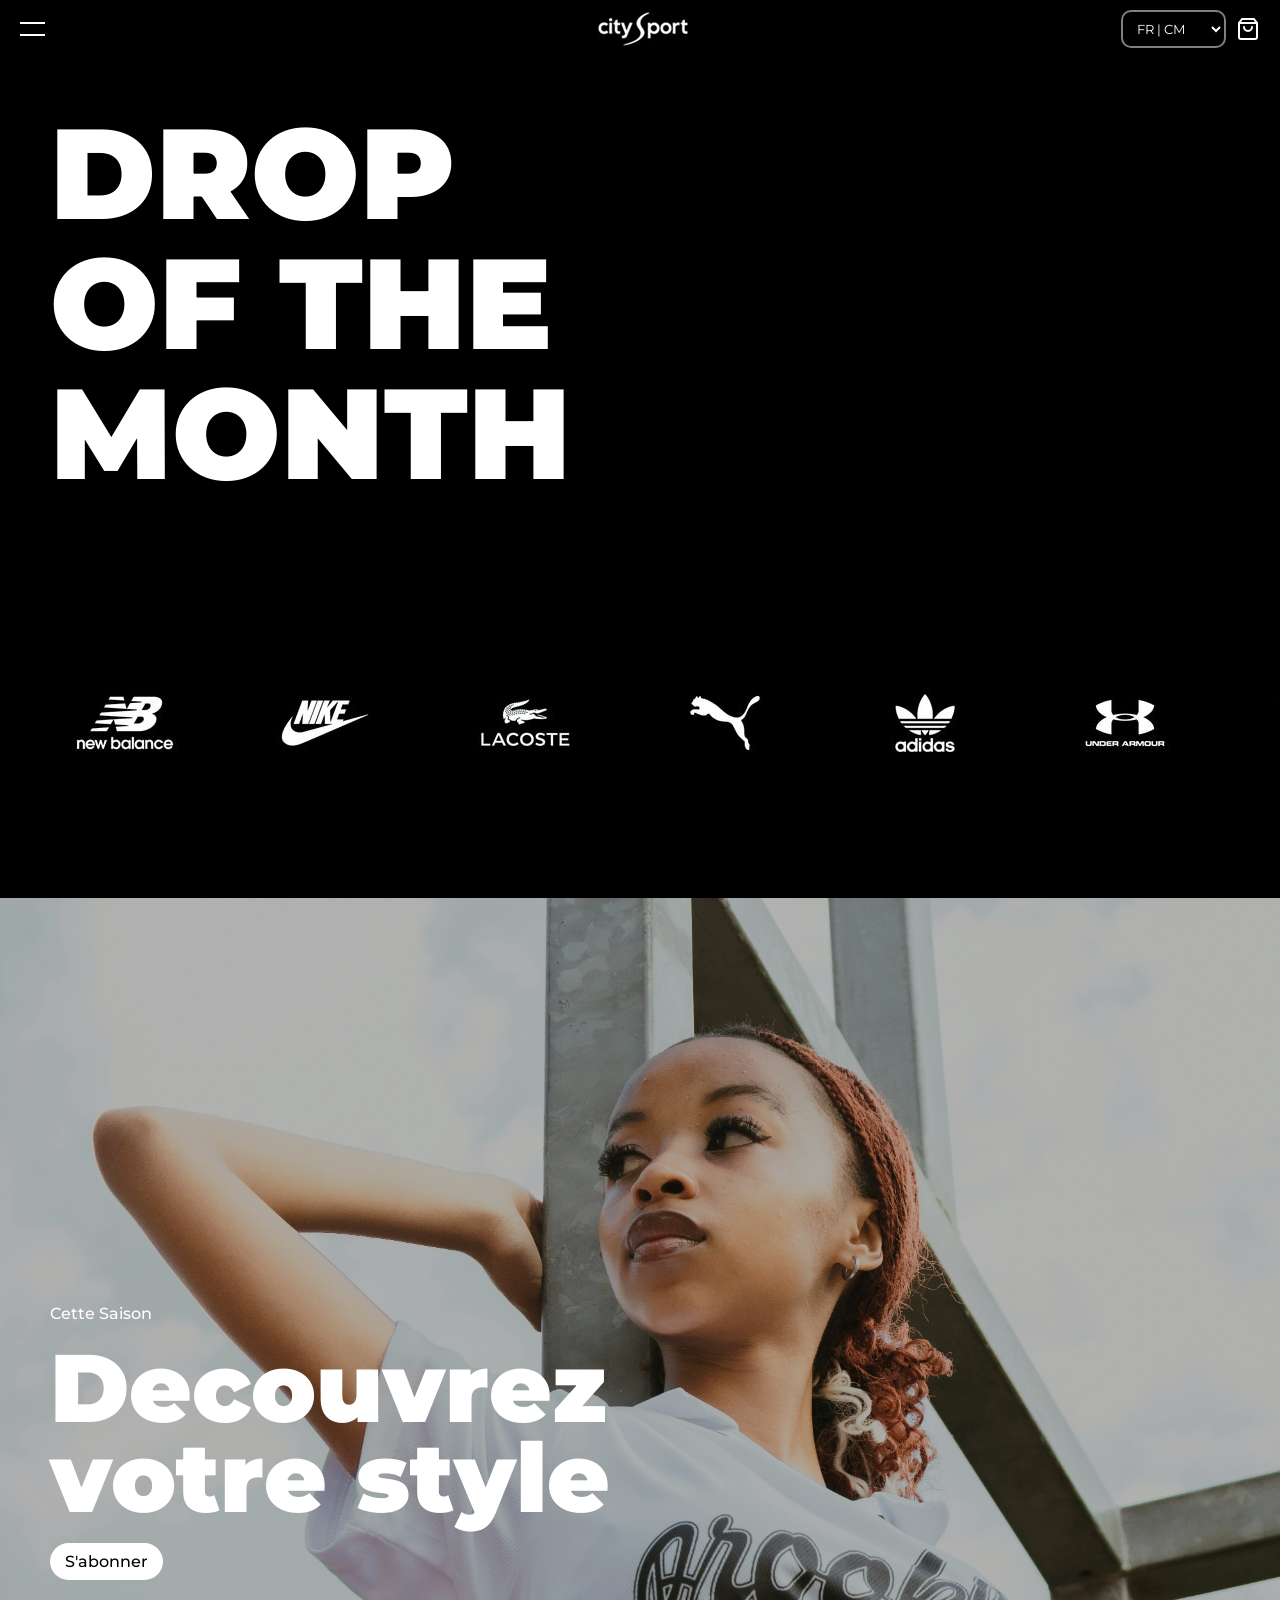
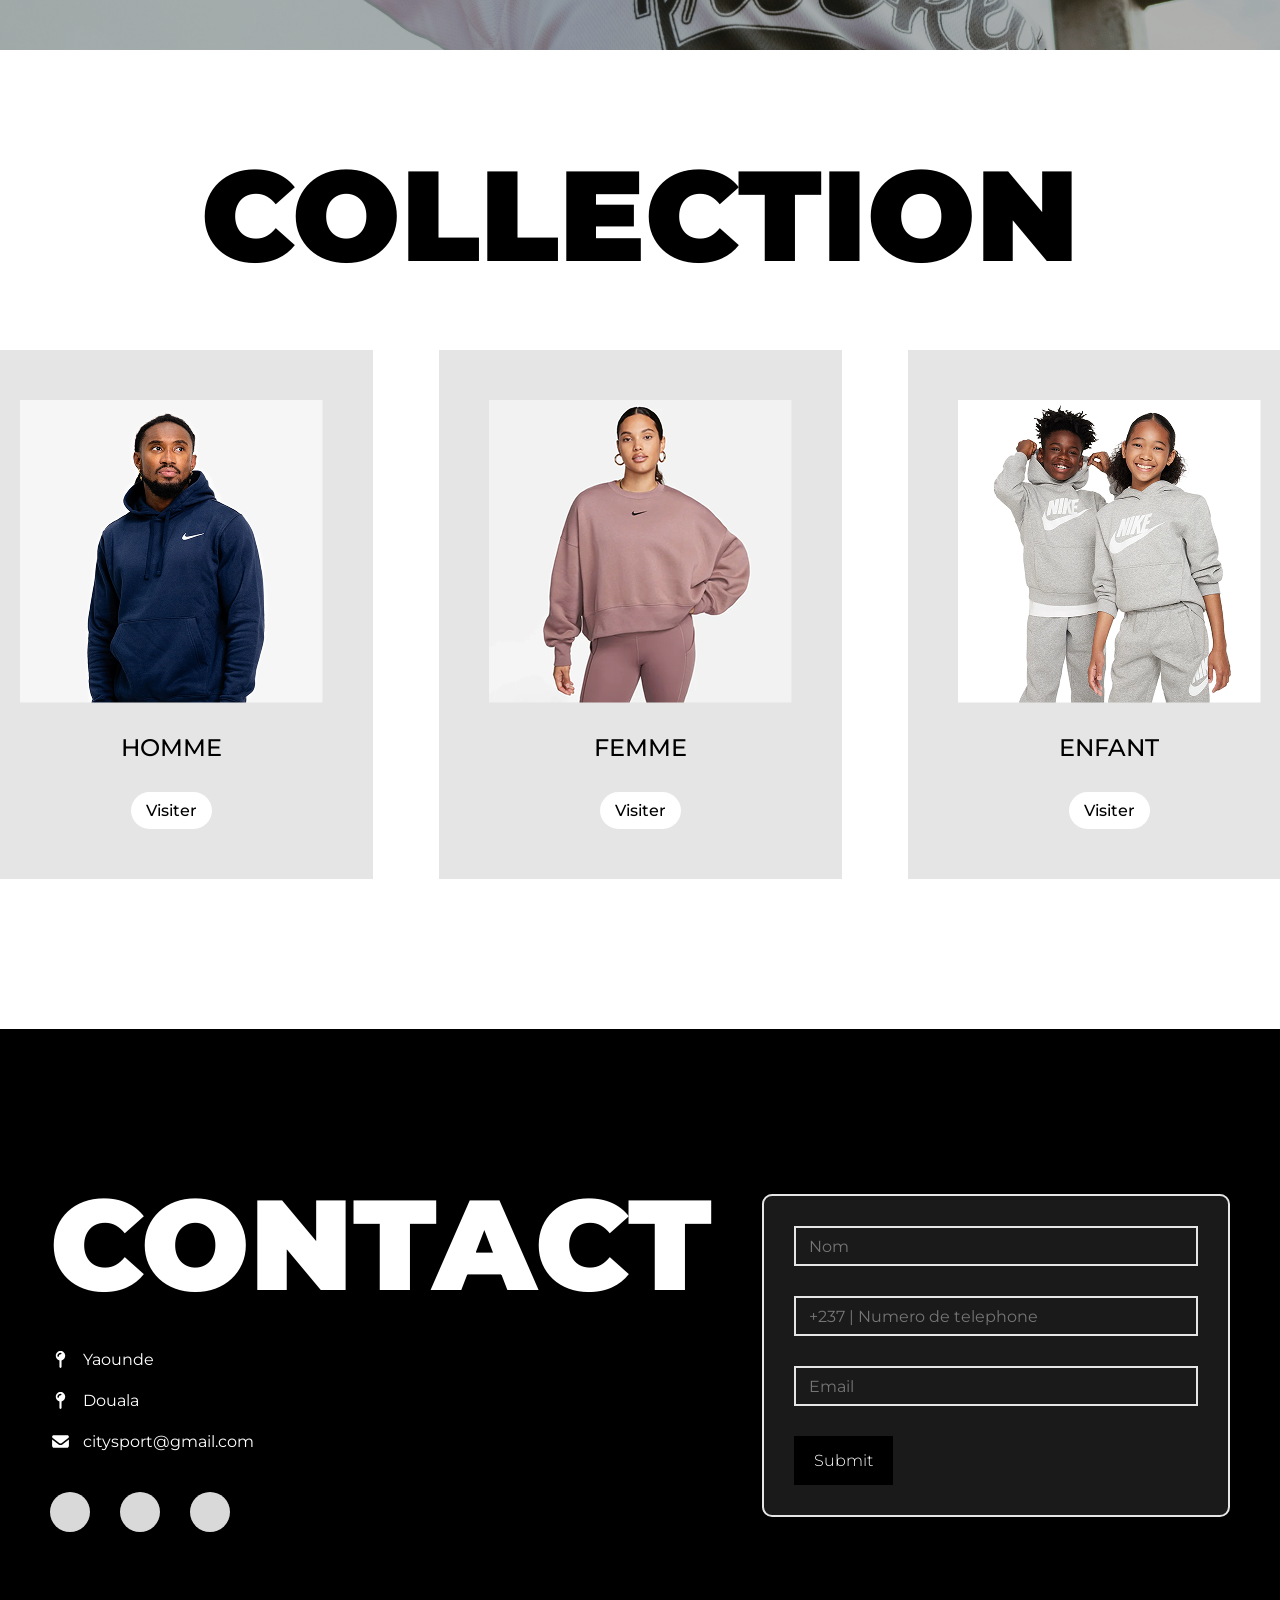
==== index.html @ 7ea92035 "citysport v1" ====
<!DOCTYPE html>
<html lang="en">

<head>
  <meta charset="UTF-8">
  <meta name="viewport" content="width=device-width, initial-scale=1.0">
  <link rel="preconnect" href="https://fonts.googleapis.com">
  <link rel="preconnect" href="https://fonts.gstatic.com" crossorigin>
  <link
    href="https://fonts.googleapis.com/css2?family=BBH+Bartle&family=Bricolage+Grotesque:opsz,wght@12..96,200..800&family=Host+Grotesk:ital,wght@0,300..800;1,300..800&family=Instrument+Sans:ital,wght@0,400..700;1,400..700&family=Inter:ital,opsz,wght@0,14..32,100..900;1,14..32,100..900&family=Montserrat:ital,wght@0,100..900;1,100..900&family=Poppins:ital,wght@0,100;0,200;0,300;0,400;0,500;0,600;0,700;0,800;0,900;1,100;1,200;1,300;1,400;1,500;1,600;1,700;1,800;1,900&family=Raleway:ital,wght@0,100..900;1,100..900&family=Roboto+Flex:opsz,wght,XOPQ,XTRA,YOPQ,YTDE,YTFI,YTLC,YTUC@8..144,100..1000,96,468,79,-203,738,514,712&family=Roboto+Mono:ital,wght@0,100..700;1,100..700&family=Space+Grotesk:wght@300..700&display=swap"
    rel="stylesheet">
  <link rel="stylesheet" href="style.css">
  <title>CitySport HOME</title>
</head>

<body>
  <header>
    <div class="menu">
      <hr class="line-1">
      <hr class="line-2">
    </div>

    <img src="./logo.png" class="citysport-logo">

    <div class="lang-cart">
      <select>
        <option value="french">FR | CM</option>
        <option value="english">ENG | CM</option>
      </select>
      <img src="./shopping-bag (1).svg">
    </div>
  </header>

  <section class="section-1">
    <div>
      <h1>
        DROP <br> OF THE <br> MONTH
      </h1>

      <div class="container">

      </div>
    </div>

    <div class="carousel">
      <!-- the top group handles the overflow while the inner group handles the animation -->
      <div class="logos">
        <img src="./new_balance.jpg">
        <img src="./nike.jpg">
        <img src="lacoste.jpg">
        <img src="puma.jpg">
        <img src="adidas.jpg">
        <img src="under armour.jpg">
        <img src="levi's.jpg">
        <img src="calvin_klein.jpg">
        <img src="converse.jpg">
        <img src="tommy_hilfiger.jpg">
      </div>
      <!-- duplicate -->
      <div class="logos">
        <img src="./new_balance.jpg">
        <img src="./nike.jpg">
        <img src="lacoste.jpg">
        <img src="puma.jpg">
        <img src="adidas.jpg">
        <img src="under armour.jpg">
        <img src="levi's.jpg">
        <img src="calvin_klein.jpg">
        <img src="converse.jpg">
        <img src="tommy_hilfiger.jpg">
      </div>
    </div>
  </section>

  <section class="section-2">
    <div>
      <p>Cette Saison</p>
      <h2>Decouvrez<br>votre style</h2>
      <button>S'abonner</button>
      <img>
    </div>
  </section>

  <section class="section-3">
    <h1>COLLECTION</h1>
    <div>
      <div>
        <img src="./Homme.png">
        <p>HOMME</p>
        <button>Visiter</button>
      </div>

      <div>
        <img src="femme.png">
        <p>FEMME</p>
        <button>Visiter</button>
      </div>

      <div>
        <img src="enfant.png">
        <p>ENFANT</p>
        <button>Visiter</button>
      </div>
    </div>
  </section>

  <footer>
    <div class="contact">
      <h1>CONTACT</h1>
      <div class="contact-info">
        <div>
          <svg>
            <use href="./sprite.svg#location-icon"></use>
          </svg>
          <p>Yaounde</p>
        </div>

        <div>
          <svg>
            <use href="./sprite.svg#location-icon"></use>
          </svg>
          <p>Douala</p>
        </div>

        <div>
          <svg>
            <use href="./sprite.svg#envelop-icon"></use>
          </svg>
          <p>citysport@gmail.com</p>
        </div>
      </div>

      <div class="socials">
        <svg>
          <use href="sprite.svg#instagram-icon"></use>
        </svg>
        <svg>
          <use href="sprite.svg#facebook-icon"></use>
        </svg>
        <svg>
          <use href="sprite.svg#twitter-icon"></use>
        </svg>
      </div>
    </div>

    <form>
      <div>
        <input type="text" placeholder="Nom">
      </div>

      <div>
        <input type="text" placeholder="+237 | Numero de telephone">
      </div>

      <div>
        <input type="email" placeholder="Email">
      </div>

      <button>Submit</button>
    </form>
  </footer>

  <!-- <script src="https://unpkg.com/supersimpledev/babel.js"></script>
  <script type="text/babel">
    
    // function Drop ({img, name, color}) {

    //   return(
    //     <>
    //     <img src={img}>
    //     <p>{name}</p>
    //     <p>{color}</p>
    //     </>
    //   )
    // }

    function App() {

      return (
        <>
        <Drop 
        img="adidas.jpg"
        name='SUPERSTAR II'
        color='Core Black'
        />
        </>
      )
    }

  const container = document.querySelector('.container');
  const root = ReactDOM.createRoot(container);
  root.render(<App />)
  </script> -->
</body>

</html>
---- style.css ----
:root {
  --bckgrnd: rgba(0.3, 0.3, 0.3, 1);
  --white: rgba(255, 255, 255, 1);
  --black: rgba(0.3, 0.3, 0.3, 1);
  --grey: #d9d9d9;
  --img-background: #e5e5e5;
}

* {
  padding: 0px;
  margin: 0px;
  font-family: Montserrat;
  box-sizing: border-box;
}

body {
  display: flex;
  flex-direction: column;
  align-items: center;
  /* justify-self: center; */
}

header {
  display: flex;
  justify-content: space-between;
  align-items: center;
  background-color: var(--bckgrnd);
  padding: 10px 20px;
  width: 100%;
  max-width: 1440px;
}

section {
  /* width: min(1440px, 100%);  */
  width: 100%;
  max-width: 1440px;
  /* apparently this syntax for responsiveness is better than the first one   */
}

button {
  font-size: 16px;
  font-weight: 500;
}

.menu {
  display: flex;
  flex-direction: column;
  gap: 10px;
}


.line-1,
.line-2 {
  background-color: var(--white);
  height: 2px;
  width: 25px;
  border: none;
}

.citysport-logo {
  margin-left: 120px;
}

.lang-cart {
  display: flex;
  justify-content: center;
  align-items: center;
  gap: 10px;
}

select {
  padding: 8px 10px;
  gap: 10px;
  border: 2px solid rgba(255, 255, 255, 0.5);
  background-color: var(--bckgrnd);
  color: var(--white);
  border-radius: 10px;
}

.section-1 {
  background-color: var(--bckgrnd);
  display: flex;
  flex-direction: column;
}

h1 {
  font-size: 128px;
  font-weight: 900;
  line-height: 130px;
  color: var(--white);
}

.section-1>div {
  padding: 50px;
  gap: auto;
}

.carousel {
  display: flex;
  overflow: hidden;
  /* diff between overflow-x and overflow: hidden */
  /* border: 2px solid red; */
}

.carousel::-webkit-scrollbar {
  /* learn about this webkitscroll bar */
  display: none;
}

.logos {
  display: flex;
  padding: 50px 0px;
  gap: 50px;
  /* check for this */
  animation: spin 30s infinite linear;
  padding-right: 20px;
  /* we don't put a gap between the 2 logos div on the carousle because it can be off putting visually */
}

/* the @...are like functions but for css */

@keyframes spin {
  from {
    transform: translateX(0);
  }

  to {
    transform: translateX(-100%);
  }

  /* je comprends unpeu */
}

.logos>img {
  width: 150px;
  height: auto;
}

.section-2 {
  height: 752px;
  background-image: linear-gradient(rgba(0.3, 0.3, 0.3, 0.3), rgba(0.3, 0.3, 0.3, 0.3)), url(./ayanda-kunene-MbPsnFPnnRU-unsplash.jpg);
  background-size: cover;
  background-position-x: center;
  background-position-y: 30%;
  /* learned something new */
  display: flex;
  align-items: last baseline;
  /* new prop to put content vertically bottom: align-times: last-baseline; */
  padding: 50px;
}

.section-2>div {
  display: flex;
  flex-direction: column;
  gap: 20px;
}

.section-2>div>h2 {
  font-weight: 900;
  font-size: 96px;
  color: var(--white);
  line-height: 90px;
}

.section-2>div>p {
  font-weight: 500;
  font-size: 16pxpx;
  color: var(--white);
}

.section-2>div>button {
  padding: 9px 15px;
  color: var(--bckgrnd);
  background-color: var(--white);
  border-radius: 100px;
  border: none;
  width: fit-content;
  font-weight: 500;
}

.section-3 {
  display: flex;
  flex-direction: column;
  align-items: center;
  padding: 100px 0px;
  gap: 20px;
  justify-content: center;
}

.section-3>h1 {
  color: var(--black);
}

.section-3>div {
  display: flex;
  padding: 50px 0px;
  /* if we target padding top-bottom (value 1), we must also target padding left-right(value 2) */
  gap: 66px;
}

.section-3>div>div {
  display: flex;
  flex-direction: column;
  gap: 30px;
  padding: 50px;
  background-color: var(--img-background);
  align-items: center;
  justify-self: center;
}

.section-3>div>image {
  width: 302.67px;
  height: 302.67px;
}

.section-3 p {
  font-size: 24px;
  font-weight: 500;
}

.section-3 button {
  padding: 9px 15px;
  color: var(--bckgrnd);
  background-color: var(--white);
  border-radius: 100px;
  border: none;
  width: fit-content;
  font-weight: 500;
}

footer {
  background-color: var(--bckgrnd);
  padding: 150px 50px;
  display: flex;
  /* display: grid;
  grid-template-columns: 686px 686px; */
  column-gap: 50px;
  /* height: 600px; */
  /* flex-wrap: wrap-reverse; */
  justify-content: center;
  align-items: center;
  /* width: min(1440px, 100%); */
  width: 100%;
  max-width: 1440px;
  /* flex-wrap: wrap; */
}

.contact {
  display: flex;
  flex-direction: column;
  gap: 40px;
}

.contact-info {
  display: flex;
  flex-direction: column;
  gap: 20px;
}

.socials {
  display: flex;
  gap: 30px;
  align-items: center;
}

.contact-info>div {
  display: flex;
  align-items: center;
  gap: 12px;
  height: fit-content;
}

.contact-info p {
  color: var(--white);
  font-size: 16px;
}

form {
  display: flex;
  flex-direction: column;
  padding: 30px;
  gap: 30px;
  border: 2px solid var(--img-background);
  border-radius: 10px;
  /* flex: 1; */
  /* width: 100%;
  min-width: 660px; */
  width: clamp(300px, 600px, 660px);
  background-color: rgba(255, 255, 255, 0.1);
  height: fit-content;
}

form>div {
  /* width: 100%; */
  background-color: transparent;
  height: fit-content;
  border: 2px solid var(--img-background);
  padding: 3px 3px;
  display: flex;
  /* width: fit-content; */
}

form input {
  width: 100%;
  height: 30px;
  background-color: transparent;
  border: none;
  outline: none;
  font-size: 16px;
  padding: 3px 10px;
}

/* to target the input when its active or being used(focused) */
form input:focus {
  background-color: var(--white);
}

form button {
  width: fit-content;
  background-color: var(--black);
  color: white;
  padding: 15px 20px;
  border: none;
  font-weight: 300;
}

footer .contact-info svg {
  fill: var(--white);
  width: 21px;
  height: 21px;
  /* it is possible that height might just need to be a strict value */
}

footer .socials svg {
  fill: var(--white);
  width: 30px;
  height: 30px;
  /* it is possible that height might just need to be a strict value */
  padding: 20px;
  border-radius: 100px;
  border: none;
  background-color: #d9d9d9;
}

/* diff between svg and use */

@media (max-width: 1024px) {
  h1 {
    font-size: 36px;
  }

  .section-3>div {
    flex-direction: column;
  }

  footer {
    flex-direction: column;
    gap: 40px;
    padding: 30px 20px;
  }

  form {
    width: 100%;
  }
}
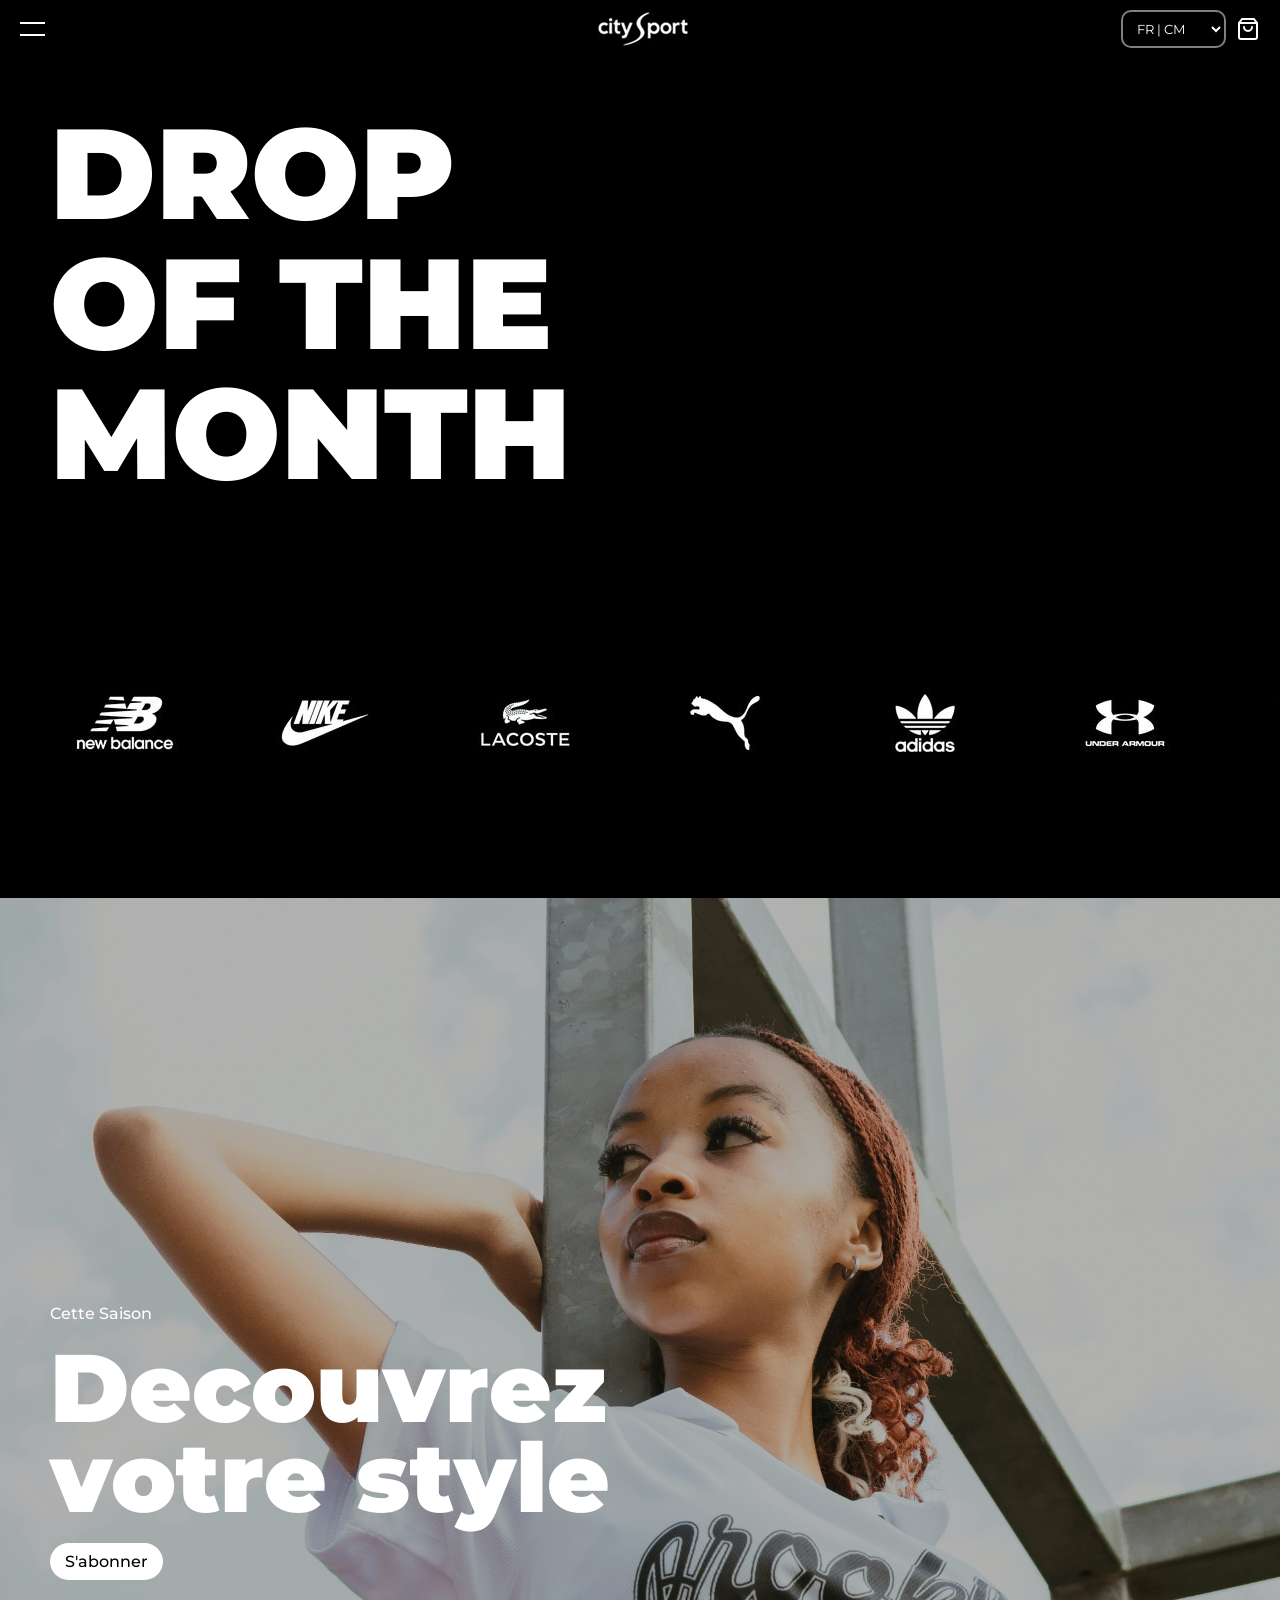
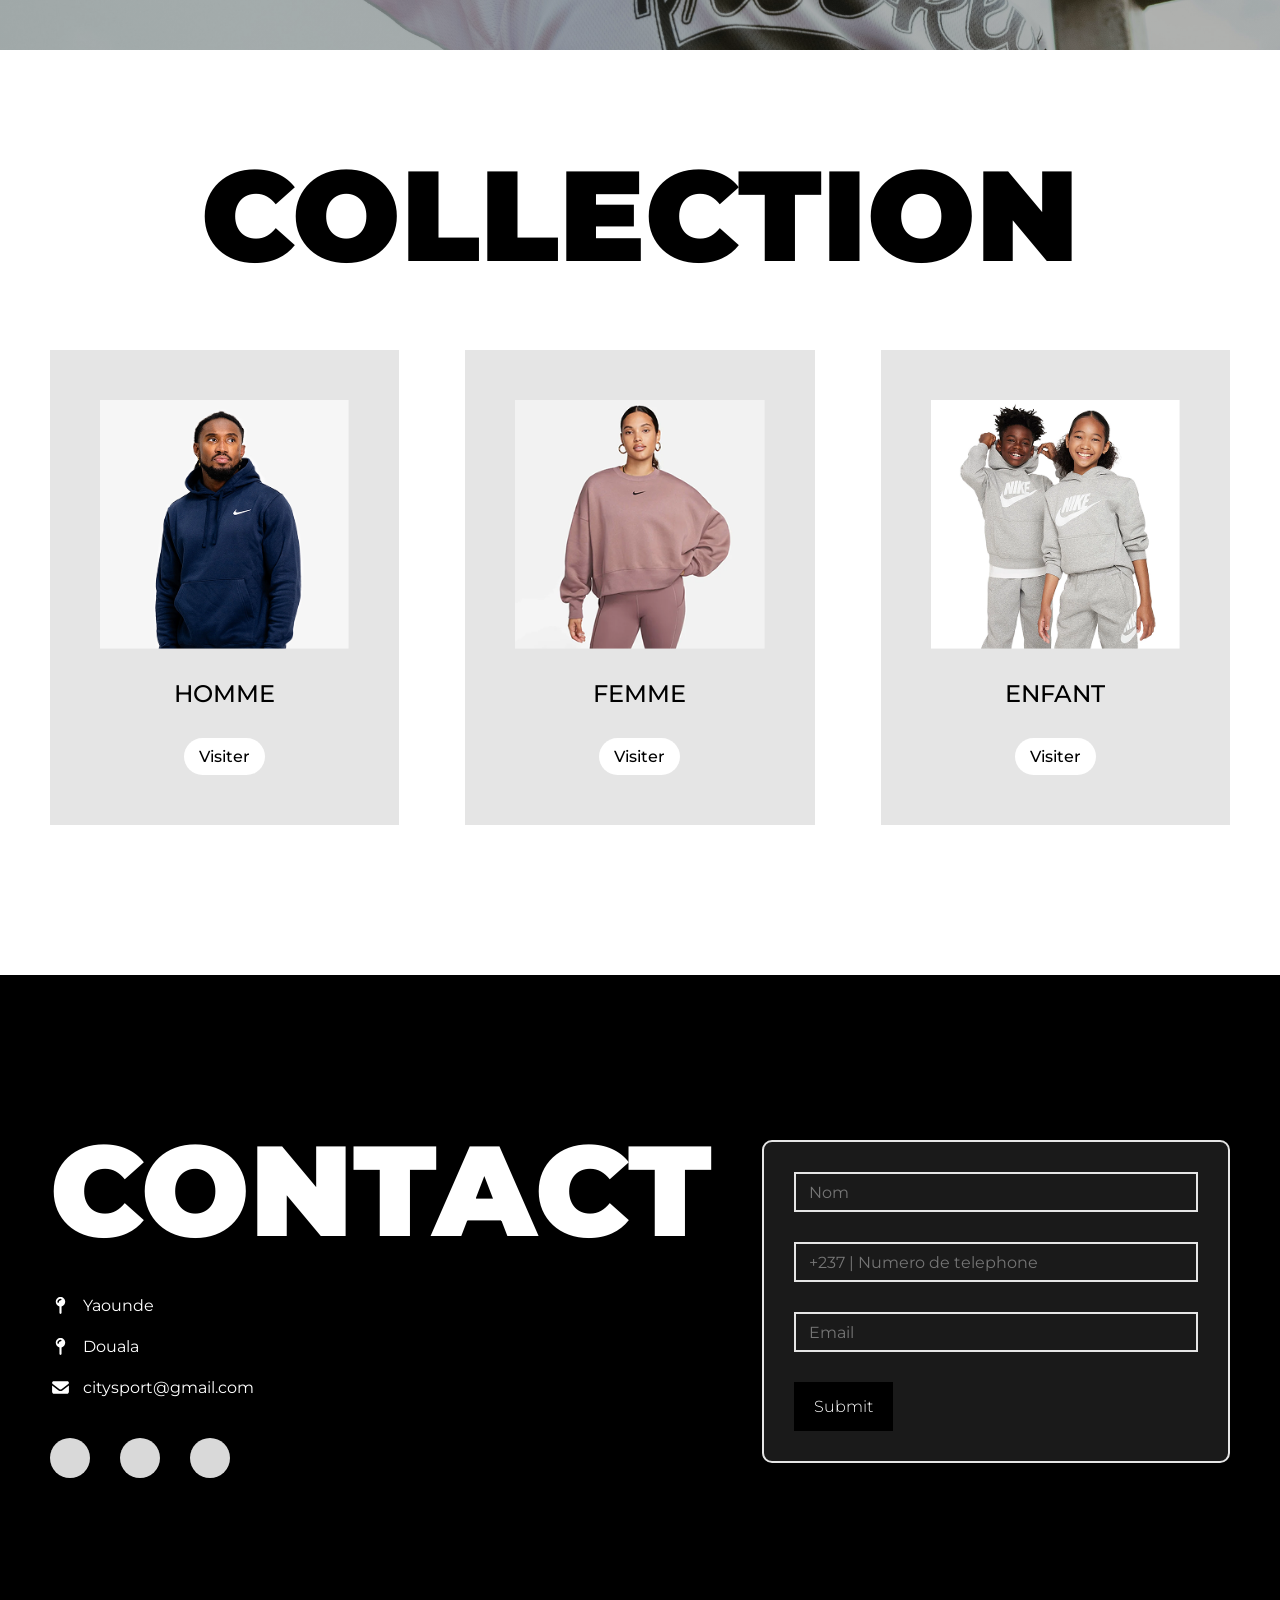
==== commit 4de7d614: "responsiveness" ====
--- a/index.html
+++ b/index.html
@@ -85,19 +85,19 @@
     <h1>COLLECTION</h1>
     <div>
       <div>
-        <img src="./Homme.png">
+        <img class="img" src="./Homme.png">
         <p>HOMME</p>
         <button>Visiter</button>
       </div>
 
       <div>
-        <img src="femme.png">
+        <img class="img" src="femme.png">
         <p>FEMME</p>
         <button>Visiter</button>
       </div>
 
       <div>
-        <img src="enfant.png">
+        <img class="img" src="enfant.png">
         <p>ENFANT</p>
         <button>Visiter</button>
       </div>
--- a/style.css
+++ b/style.css
@@ -11,6 +11,7 @@
   margin: 0px;
   font-family: Montserrat;
   box-sizing: border-box;
+  /* outline: 1px solid red; */
 }
 
 body {
@@ -18,6 +19,7 @@
   flex-direction: column;
   align-items: center;
   /* justify-self: center; */
+  /* overflow-x: hidden; */
 }
 
 header {
@@ -153,6 +155,7 @@
   display: flex;
   flex-direction: column;
   gap: 20px;
+  width: 100%;
 }
 
 .section-2>div>h2 {
@@ -193,9 +196,10 @@
 
 .section-3>div {
   display: flex;
-  padding: 50px 0px;
+  padding: 50px 50px;
   /* if we target padding top-bottom (value 1), we must also target padding left-right(value 2) */
   gap: 66px;
+  width: 100%;
 }
 
 .section-3>div>div {
@@ -206,11 +210,14 @@
   background-color: var(--img-background);
   align-items: center;
   justify-self: center;
-}
-
-.section-3>div>image {
-  width: 302.67px;
-  height: 302.67px;
+  width: 100%;
+  flex: 1;
+}
+
+.img {
+  /* width: min(302.67px, 100%); */
+  width: 100%;
+  height: auto;
 }
 
 .section-3 p {
@@ -346,7 +353,21 @@
 
 @media (max-width: 1024px) {
   h1 {
-    font-size: 36px;
+    font-size: 96px;
+    line-height: 100px;
+  }
+
+  h2 {
+    font-size: 64px;
+    overflow-wrap: break-word;
+  }
+
+  .section-2>div>h2 {
+    line-height: 70px;
+  }
+
+  .section-2 {
+    height: 1000px;
   }
 
   .section-3>div {
@@ -360,6 +381,37 @@
   }
 
   form {
-    width: 100%;
+    width: min(600px, 100%);
+  }
+}
+
+@media (max-width: 780px) {
+  h1 {
+    font-size: 64px;
+    line-height: 80px;
+  }
+
+  .carousel {
+    padding: 20px;
+  }
+}
+
+@media (max-width: 450px) {
+  header select {
+    display: none;
+  }
+
+  .citysport-logo {
+    margin-left: 20px;
+  }
+
+  .section-1>div {
+    display: column;
+    align-items: center;
+  }
+
+  .section-1 h1 {
+    text-align: center;
+    line-height: 70px;
   }
 }
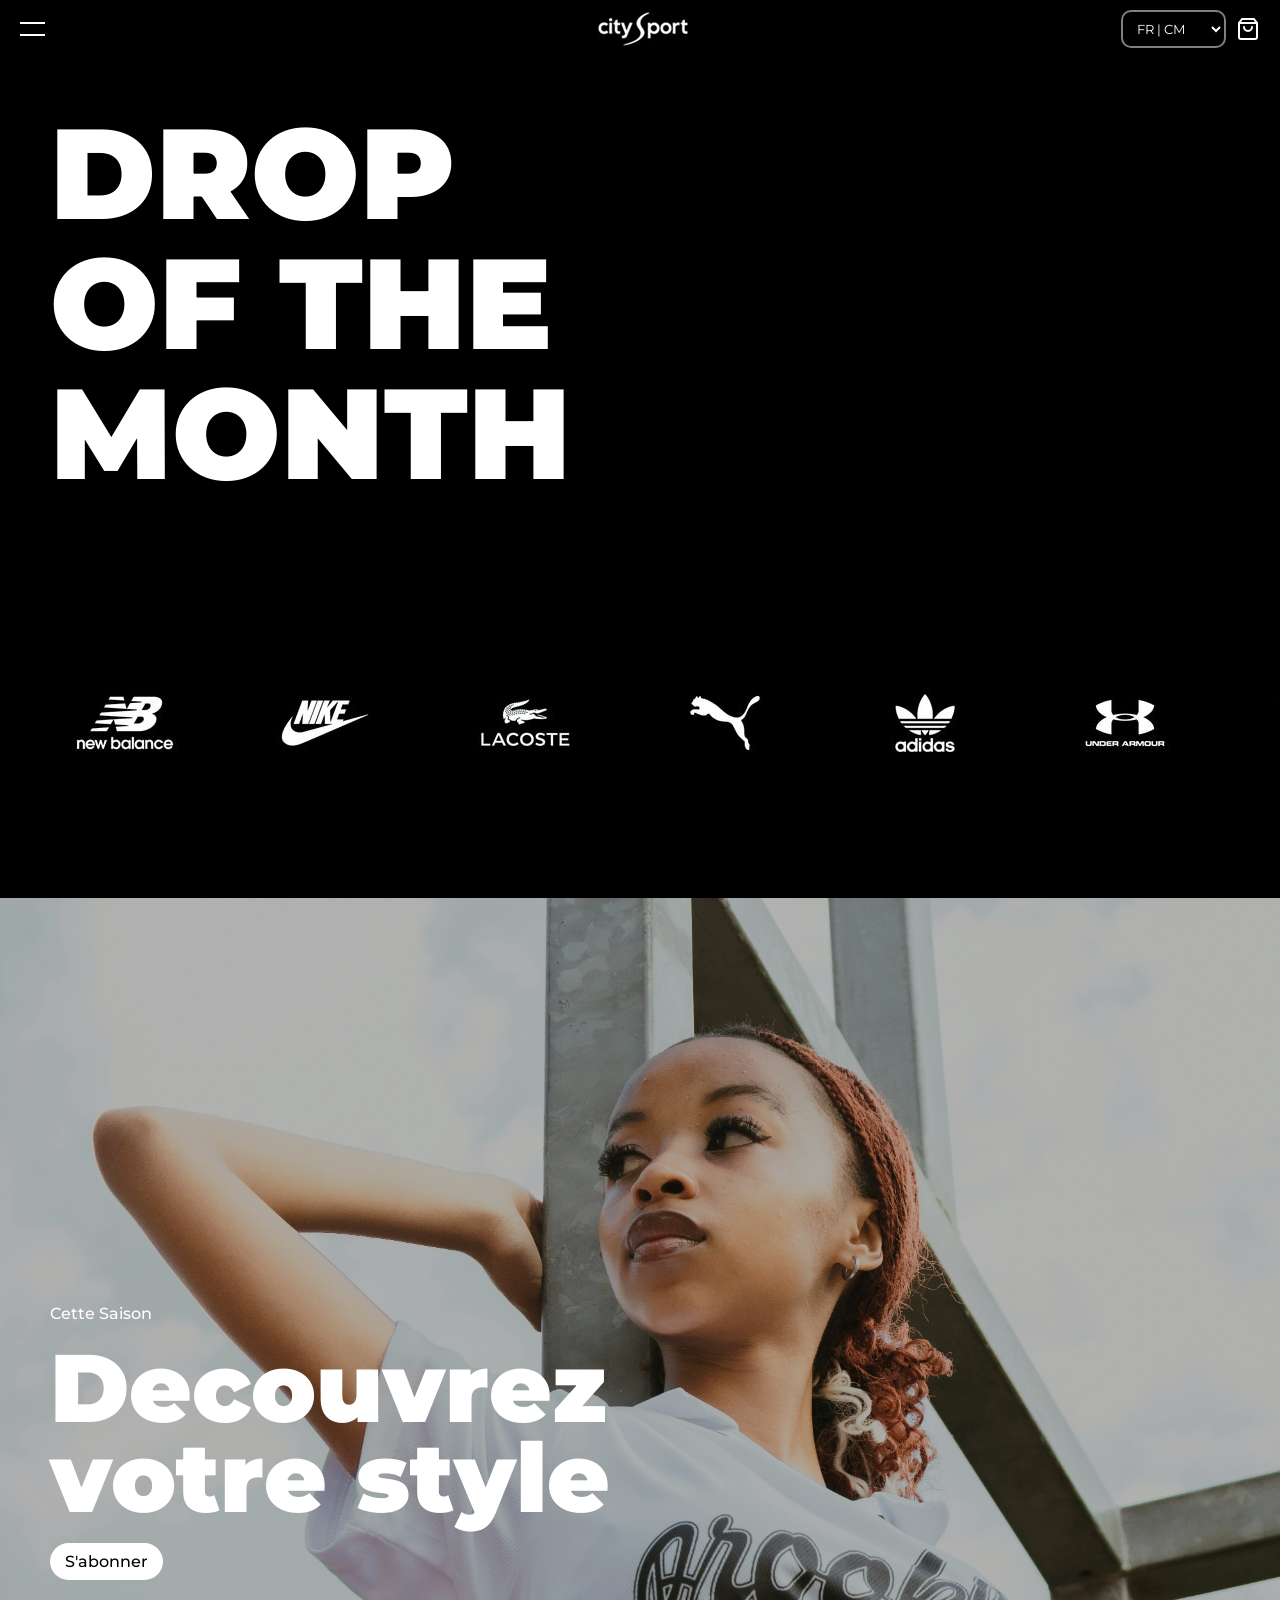
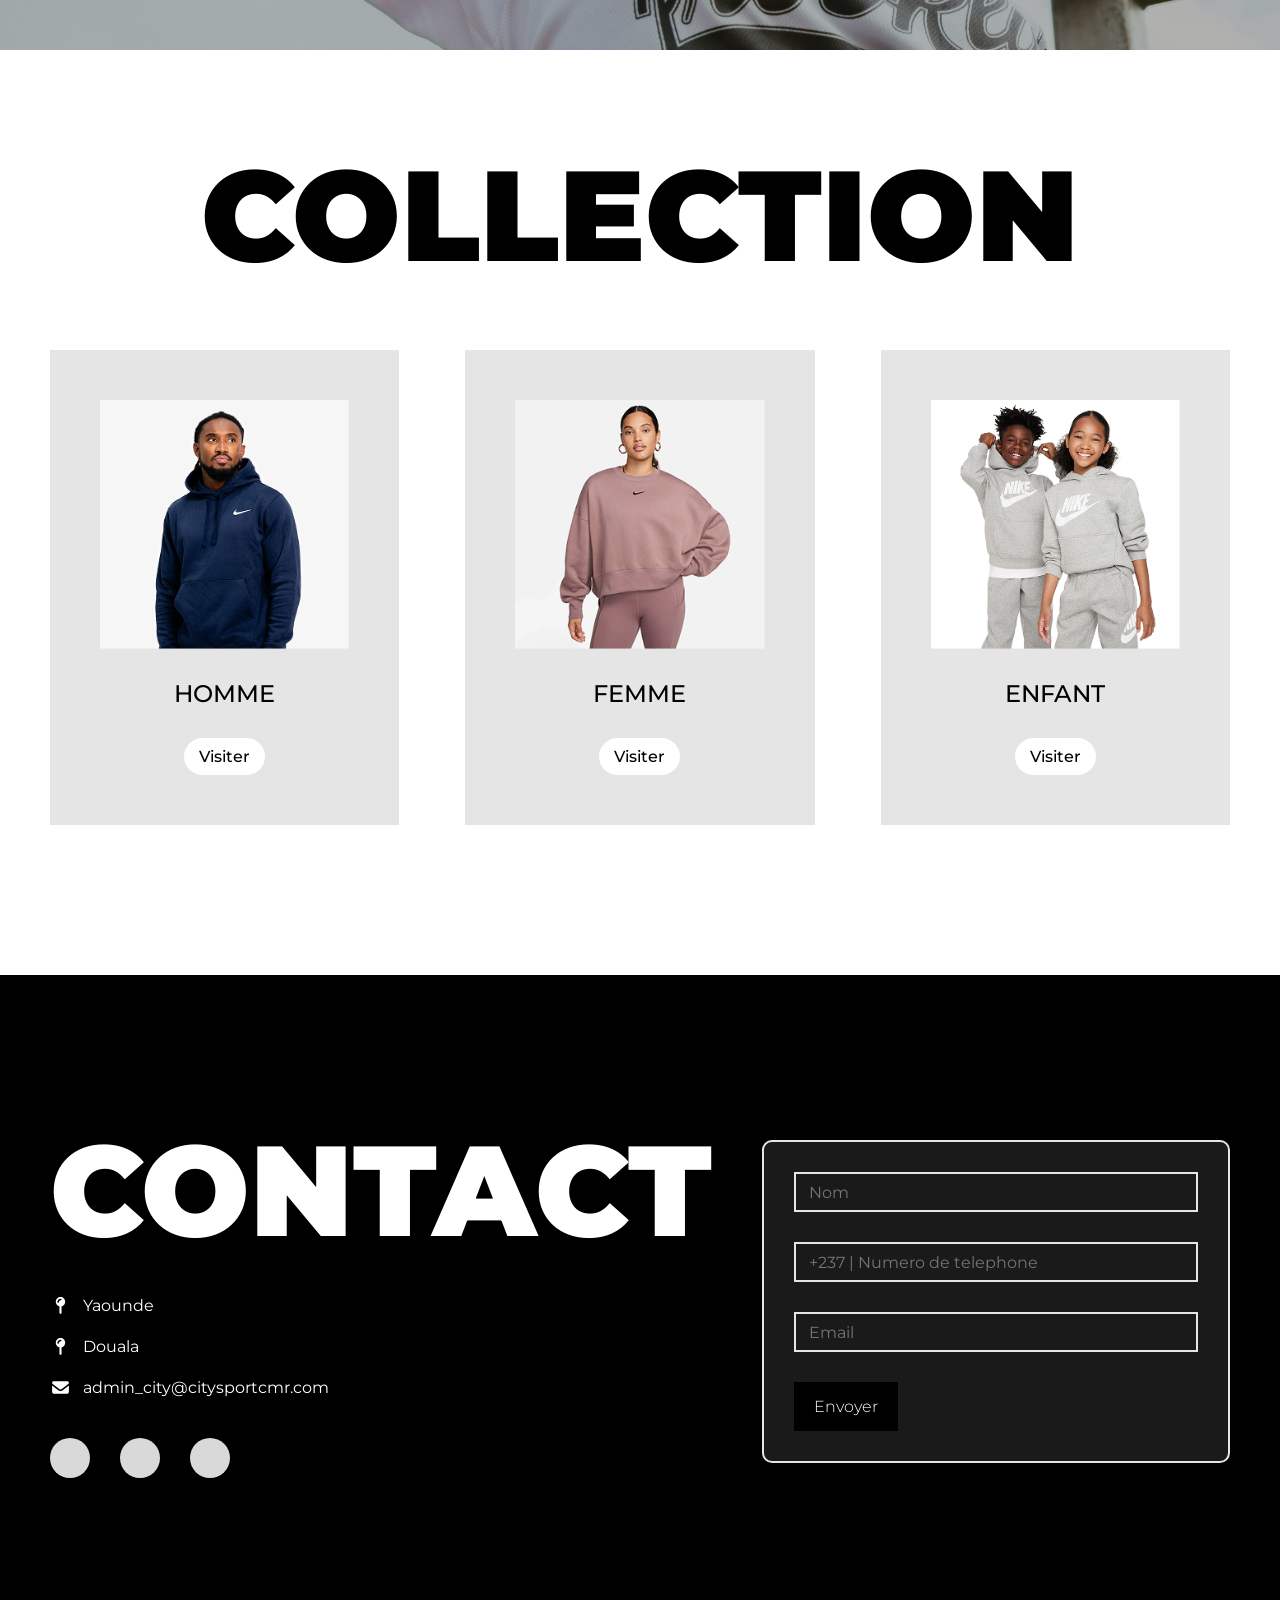
==== commit 67b419e1: "citysport v2" ====
--- a/index.html
+++ b/index.html
@@ -126,7 +126,7 @@
           <svg>
             <use href="./sprite.svg#envelop-icon"></use>
           </svg>
-          <p>citysport@gmail.com</p>
+          <p>admin_city@citysportcmr.com</p>
         </div>
       </div>
 
@@ -156,7 +156,7 @@
         <input type="email" placeholder="Email">
       </div>
 
-      <button>Submit</button>
+      <button>Envoyer</button>
     </form>
   </footer>
 
--- a/style.css
+++ b/style.css
@@ -371,6 +371,10 @@
   }
 
   .section-3>div {
+    width: min(600px, 100%);
+  }
+
+  .section-3>div {
     flex-direction: column;
   }
 
@@ -386,23 +390,34 @@
 }
 
 @media (max-width: 780px) {
+  header select {
+    display: none;
+  }
+
+  .citysport-logo {
+    margin-left: 30px;
+  }
+
   h1 {
     font-size: 64px;
-    line-height: 80px;
+    line-height: 65px;
   }
 
   .carousel {
     padding: 20px;
   }
+
+  .section-2>div>h2 {
+    font-size: 80px;
+    /* line-height: 45px; */
+  }
 }
 
 @media (max-width: 450px) {
-  header select {
-    display: none;
-  }
-
-  .citysport-logo {
-    margin-left: 20px;
+
+  h1 {
+    font-size: 48px;
+    /* line-height: 80px; */
   }
 
   .section-1>div {
@@ -412,6 +427,11 @@
 
   .section-1 h1 {
     text-align: center;
-    line-height: 70px;
+    line-height: 50px;
+  }
+
+  .section-2>div>h2 {
+    font-size: 44px;
+    line-height: 45px;
   }
 }
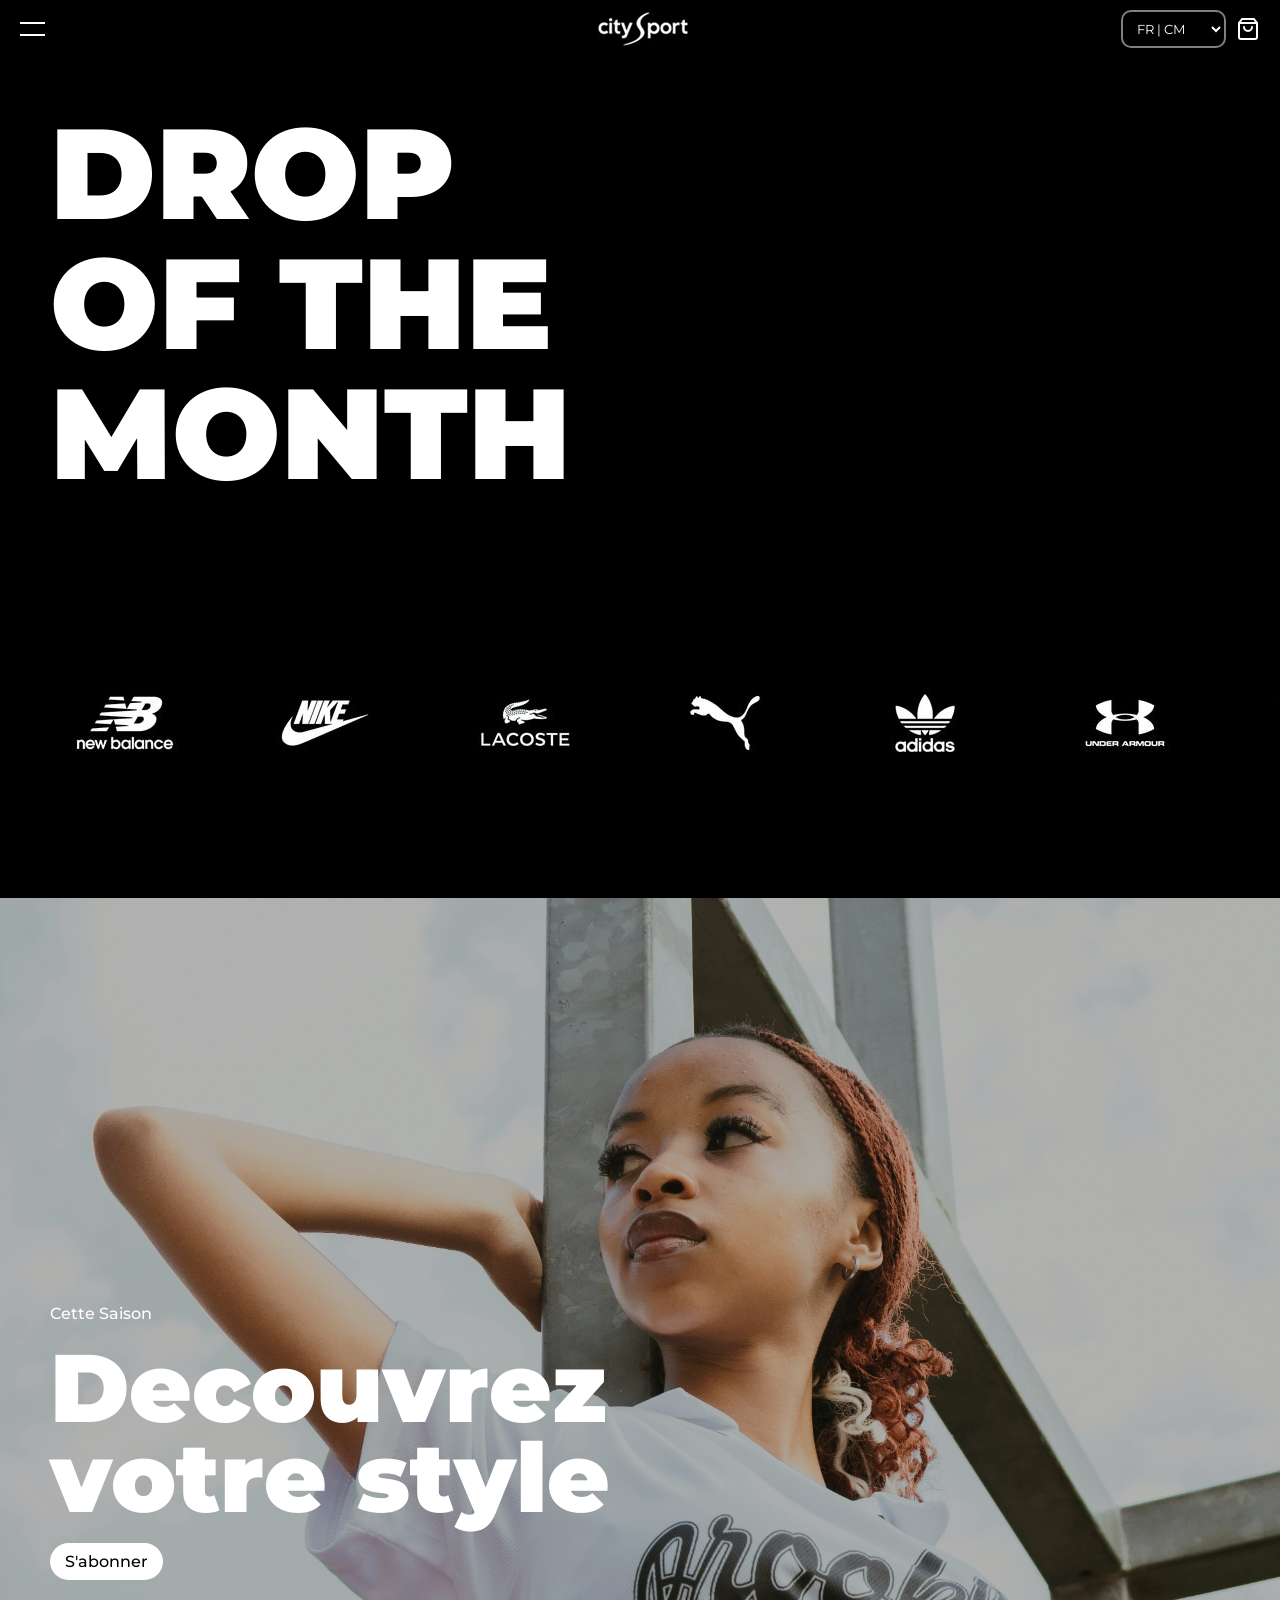
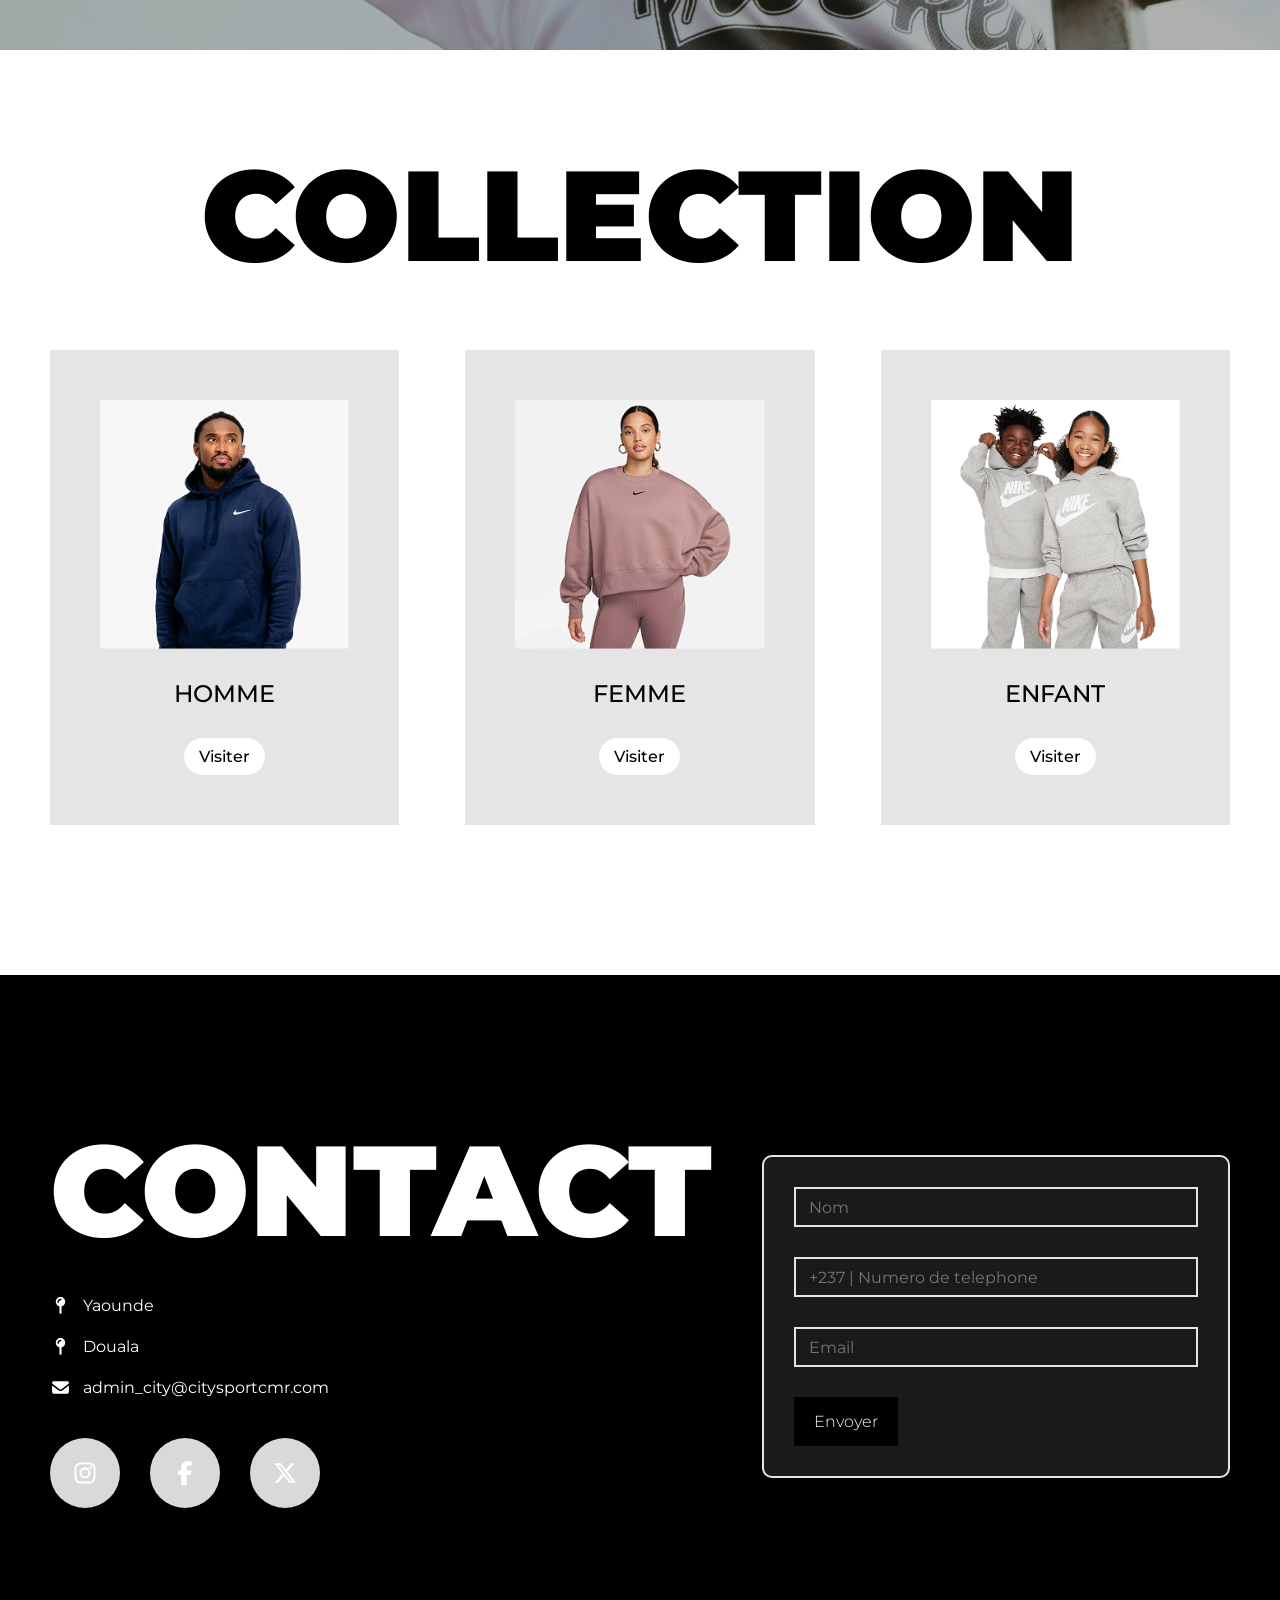
==== commit 19be362c: "citysport v3" ====
--- a/index.html
+++ b/index.html
@@ -132,7 +132,7 @@
 
       <div class="socials">
         <svg>
-          <use href="sprite.svg#instagram-icon"></use>
+          <use href="./sprite.svg#instagram-icon"></use>
         </svg>
         <svg>
           <use href="sprite.svg#facebook-icon"></use>
--- a/style.css
+++ b/style.css
@@ -42,6 +42,7 @@
 button {
   font-size: 16px;
   font-weight: 500;
+  cursor: pointer;
 }
 
 .menu {
@@ -340,8 +341,10 @@
 
 footer .socials svg {
   fill: var(--white);
-  width: 30px;
-  height: 30px;
+  width: 70px;
+  /* width: fit-content; */
+  height: 70px;
+  /* height: auto; */
   /* it is possible that height might just need to be a strict value */
   padding: 20px;
   border-radius: 100px;
@@ -366,10 +369,6 @@
     line-height: 70px;
   }
 
-  .section-2 {
-    height: 1000px;
-  }
-
   .section-3>div {
     width: min(600px, 100%);
   }
@@ -395,7 +394,7 @@
   }
 
   .citysport-logo {
-    margin-left: 30px;
+    margin-left: 13px;
   }
 
   h1 {
@@ -430,8 +429,14 @@
     line-height: 50px;
   }
 
+  .section-2 {
+    /* height: 1000px; */
+    padding: 25px;
+  }
+
   .section-2>div>h2 {
     font-size: 44px;
     line-height: 45px;
   }
+
 }
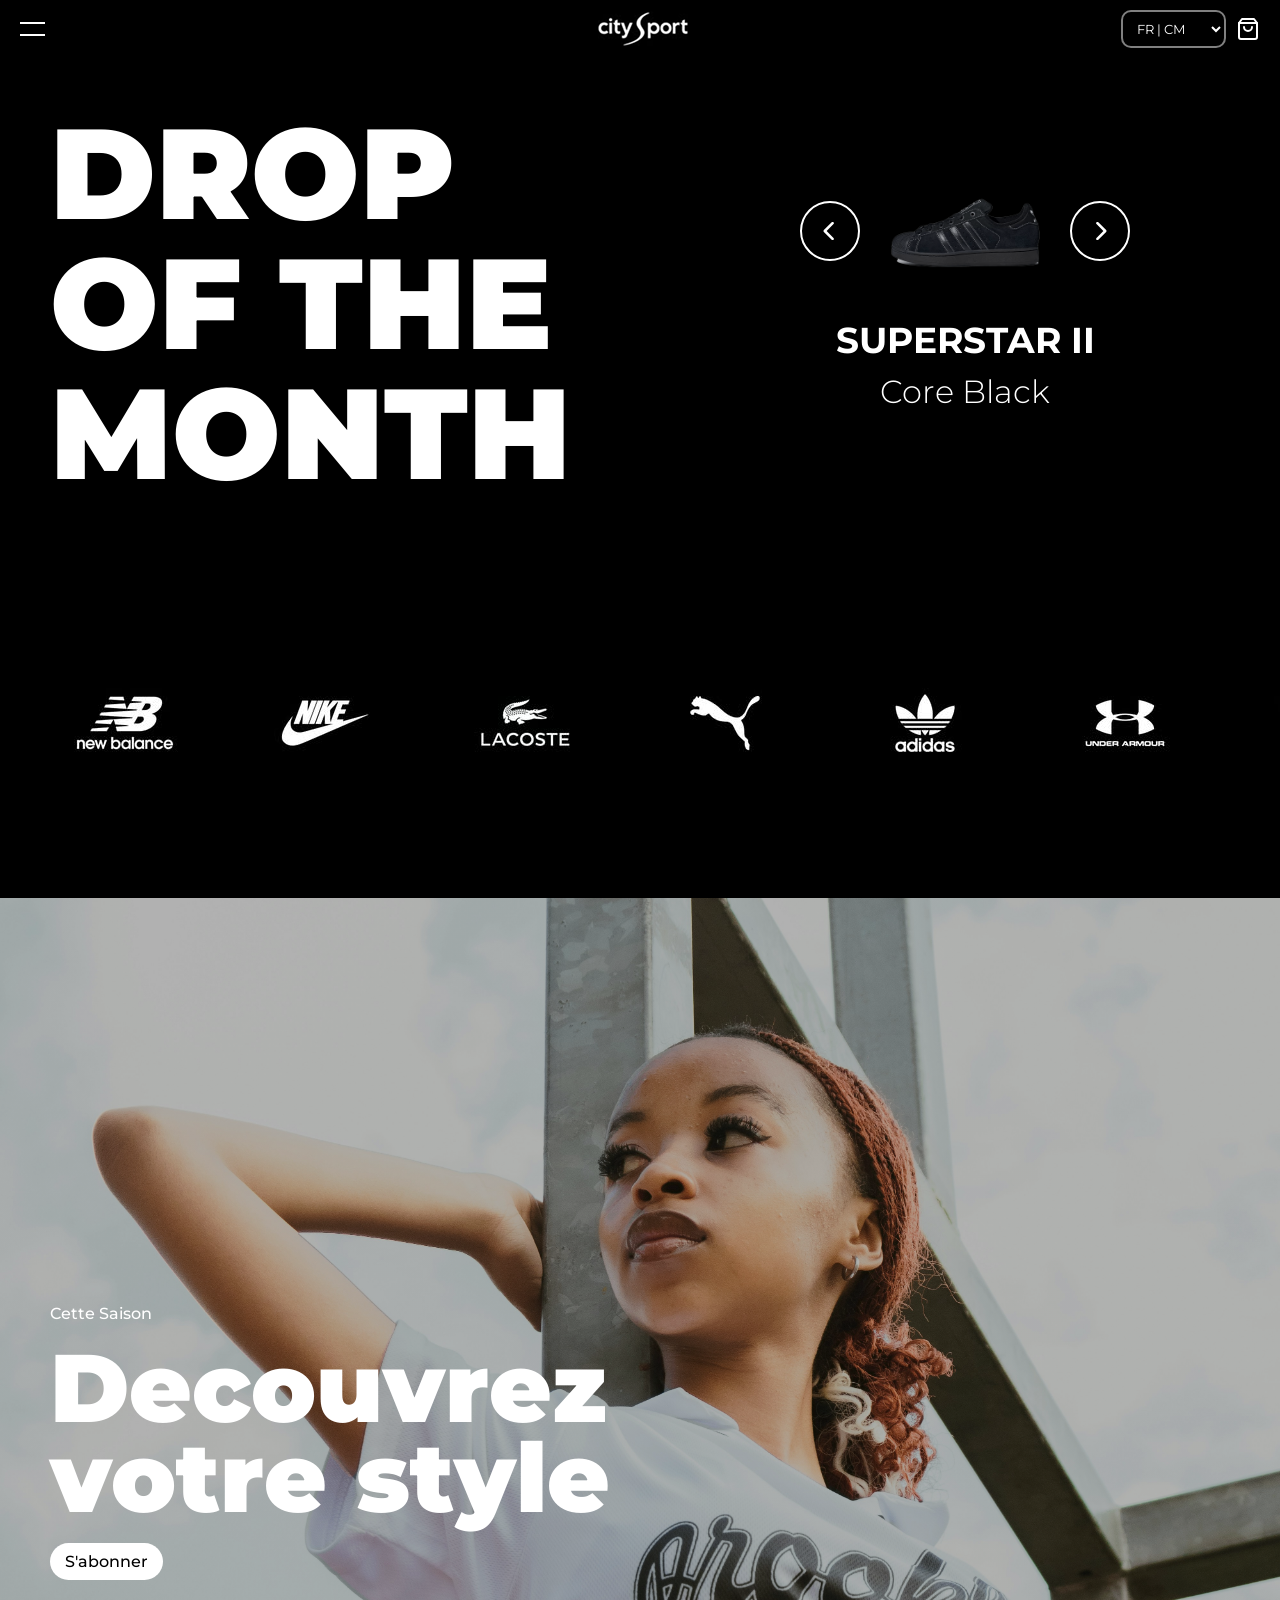
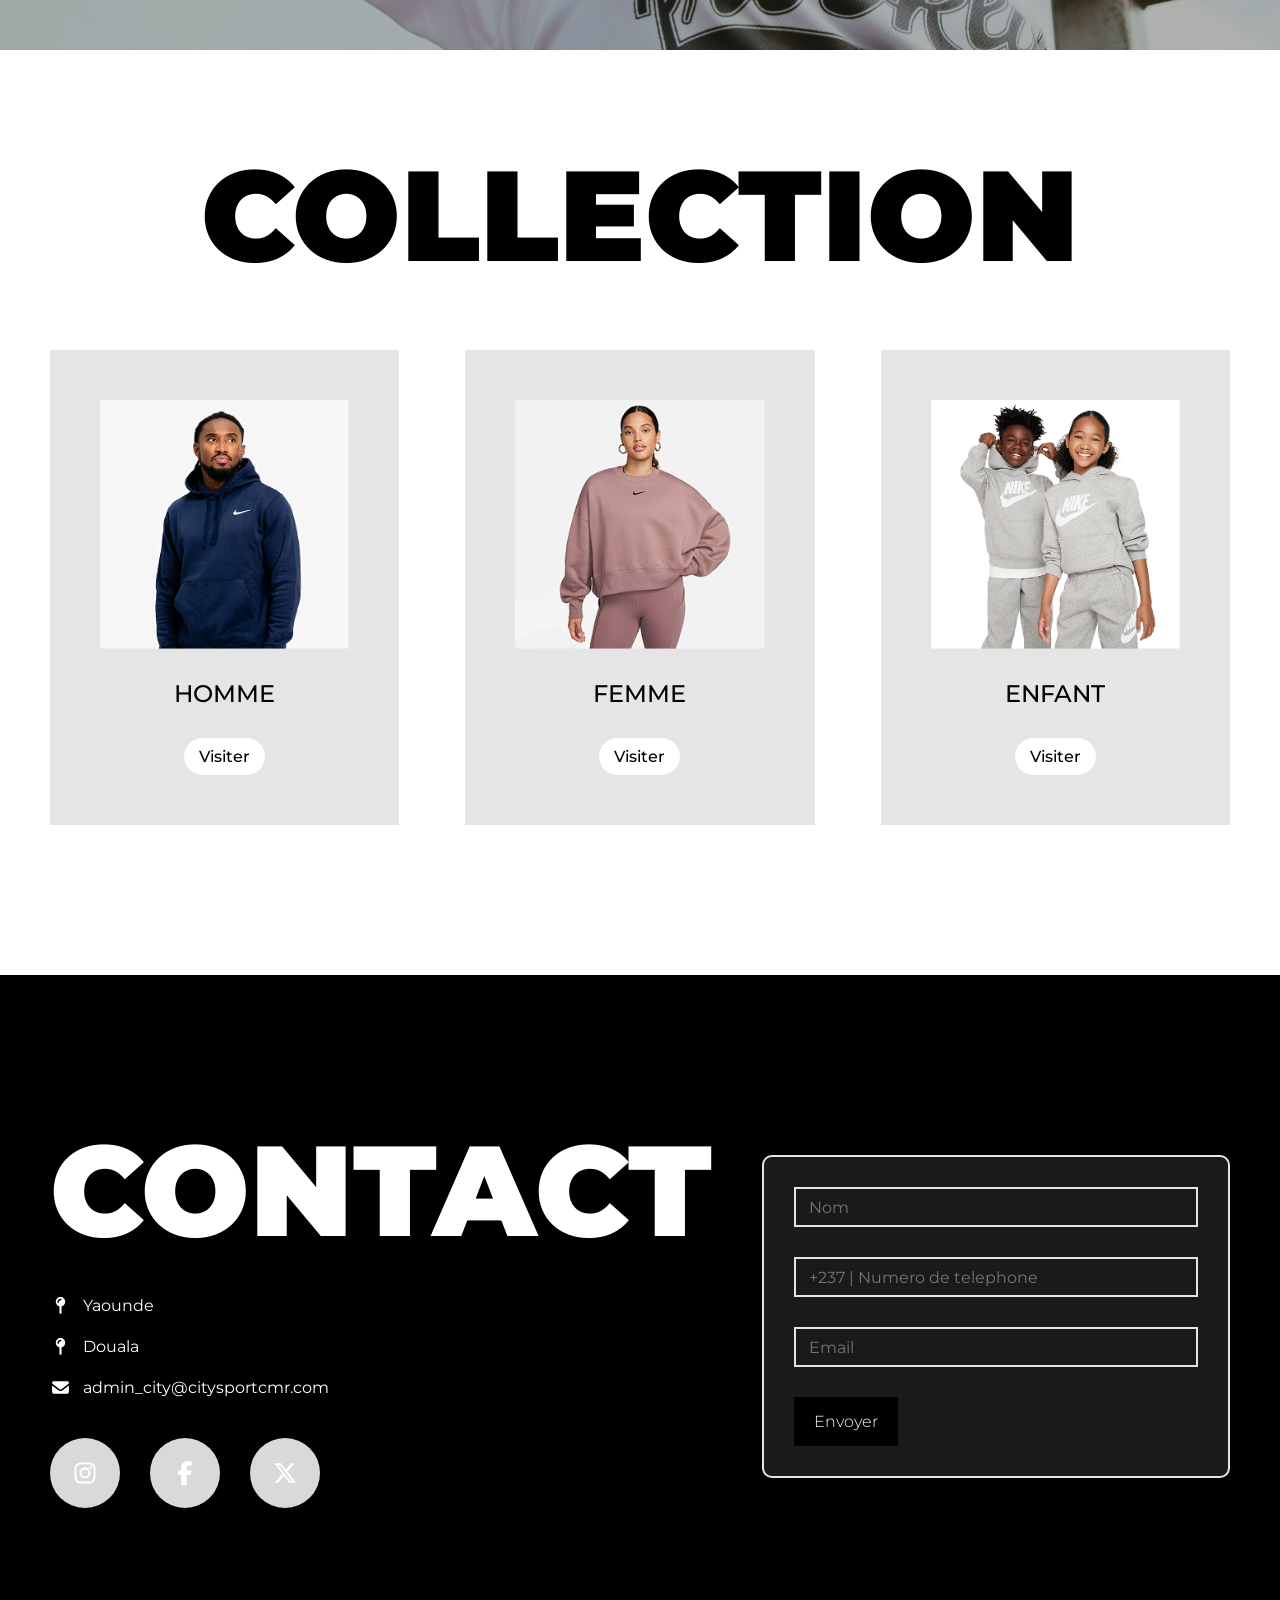
==== commit 06485dab: "citysport v4" ====
--- a/index.html
+++ b/index.html
@@ -38,7 +38,19 @@
       </h1>
 
       <div class="container">
-
+        <div class="shoes-n-directions">
+          <svg>
+            <use href="./sprite.svg#chevron-left"></use>
+          </svg>
+          <img class="current-image" src="./nuiOW9EfXcD0092kmo9TkKIZNe4x2bG1j5kUug5y 1.png">
+          <svg>
+            <use href="./sprite.svg#chevron-right"></use>
+          </svg>
+        </div>
+        <div class="shoe-name-color">
+          <h3>SUPERSTAR II</h3>
+          <h4>Core Black</h4>
+        </div>
       </div>
     </div>
 
--- a/style.css
+++ b/style.css
@@ -86,6 +86,15 @@
   flex-direction: column;
 }
 
+.section-1 svg {
+  fill: white;
+  width: 60px;
+  height: 60px;
+  border: 2px solid white;
+  padding: 15px;
+  border-radius: 100px;
+}
+
 h1 {
   font-size: 128px;
   font-weight: 900;
@@ -96,6 +105,51 @@
 .section-1>div {
   padding: 50px;
   gap: auto;
+}
+
+.current-image {
+  width: min(150px, 100%)
+}
+
+.section-1>div {
+  display: flex;
+  align-items: center;
+  justify-content: space-between;
+  /* gap: 50px; */
+}
+
+.container {
+  display: flex;
+  flex-direction: column;
+  gap: 50px;
+}
+
+.shoes-n-directions {
+  display: flex;
+  justify-content: center;
+  align-items: center;
+  gap: 30px;
+}
+
+.shoe-name-color {
+  display: flex;
+  flex-direction: column;
+  align-items: center;
+  gap: 10px
+}
+
+h3,
+h4 {
+  color: white;
+}
+
+h3 {
+  font-size: 36px;
+}
+
+h4 {
+  font-size: 32px;
+  font-weight: 300;
 }
 
 .carousel {
@@ -342,9 +396,7 @@
 footer .socials svg {
   fill: var(--white);
   width: 70px;
-  /* width: fit-content; */
   height: 70px;
-  /* height: auto; */
   /* it is possible that height might just need to be a strict value */
   padding: 20px;
   border-radius: 100px;
@@ -355,14 +407,25 @@
 /* diff between svg and use */
 
 @media (max-width: 1024px) {
-  h1 {
-    font-size: 96px;
+  /* h1 {
+    font-size: 128px;
     line-height: 100px;
-  }
+  } */
 
   h2 {
     font-size: 64px;
     overflow-wrap: break-word;
+  }
+
+  .section-1 h1 {
+    text-align: center;
+  }
+
+  .section-1>div {
+    display: flex;
+    flex-direction: column;
+    align-items: center;
+    gap: 50px;
   }
 
   .section-2>div>h2 {
@@ -398,8 +461,8 @@
   }
 
   h1 {
-    font-size: 64px;
-    line-height: 65px;
+    font-size: 96px;
+    line-height: 90px;
   }
 
   .carousel {
@@ -412,31 +475,41 @@
   }
 }
 
-@media (max-width: 450px) {
-
+@media (max-width: 650px) {
   h1 {
     font-size: 48px;
-    /* line-height: 80px; */
-  }
-
-  .section-1>div {
-    display: column;
-    align-items: center;
-  }
-
-  .section-1 h1 {
-    text-align: center;
     line-height: 50px;
+  }
+
+  .section-1 svg {
+    width: 40px;
+    height: 40px;
+    padding: 10px;
+  }
+
+  h3 {
+    font-size: 24px;
+  }
+
+  h4 {
+    font-size: 20px;
+  }
+}
+
+@media (max-width: 450px) {
+  .section-1 svg {
+    width: 30px;
+    height: 30px;
+    padding: 7px;
+  }
+
+  .section-2>div>h2 {
+    font-size: 44px;
+    line-height: 45px;
   }
 
   .section-2 {
     /* height: 1000px; */
     padding: 25px;
   }
-
-  .section-2>div>h2 {
-    font-size: 44px;
-    line-height: 45px;
-  }
-
 }
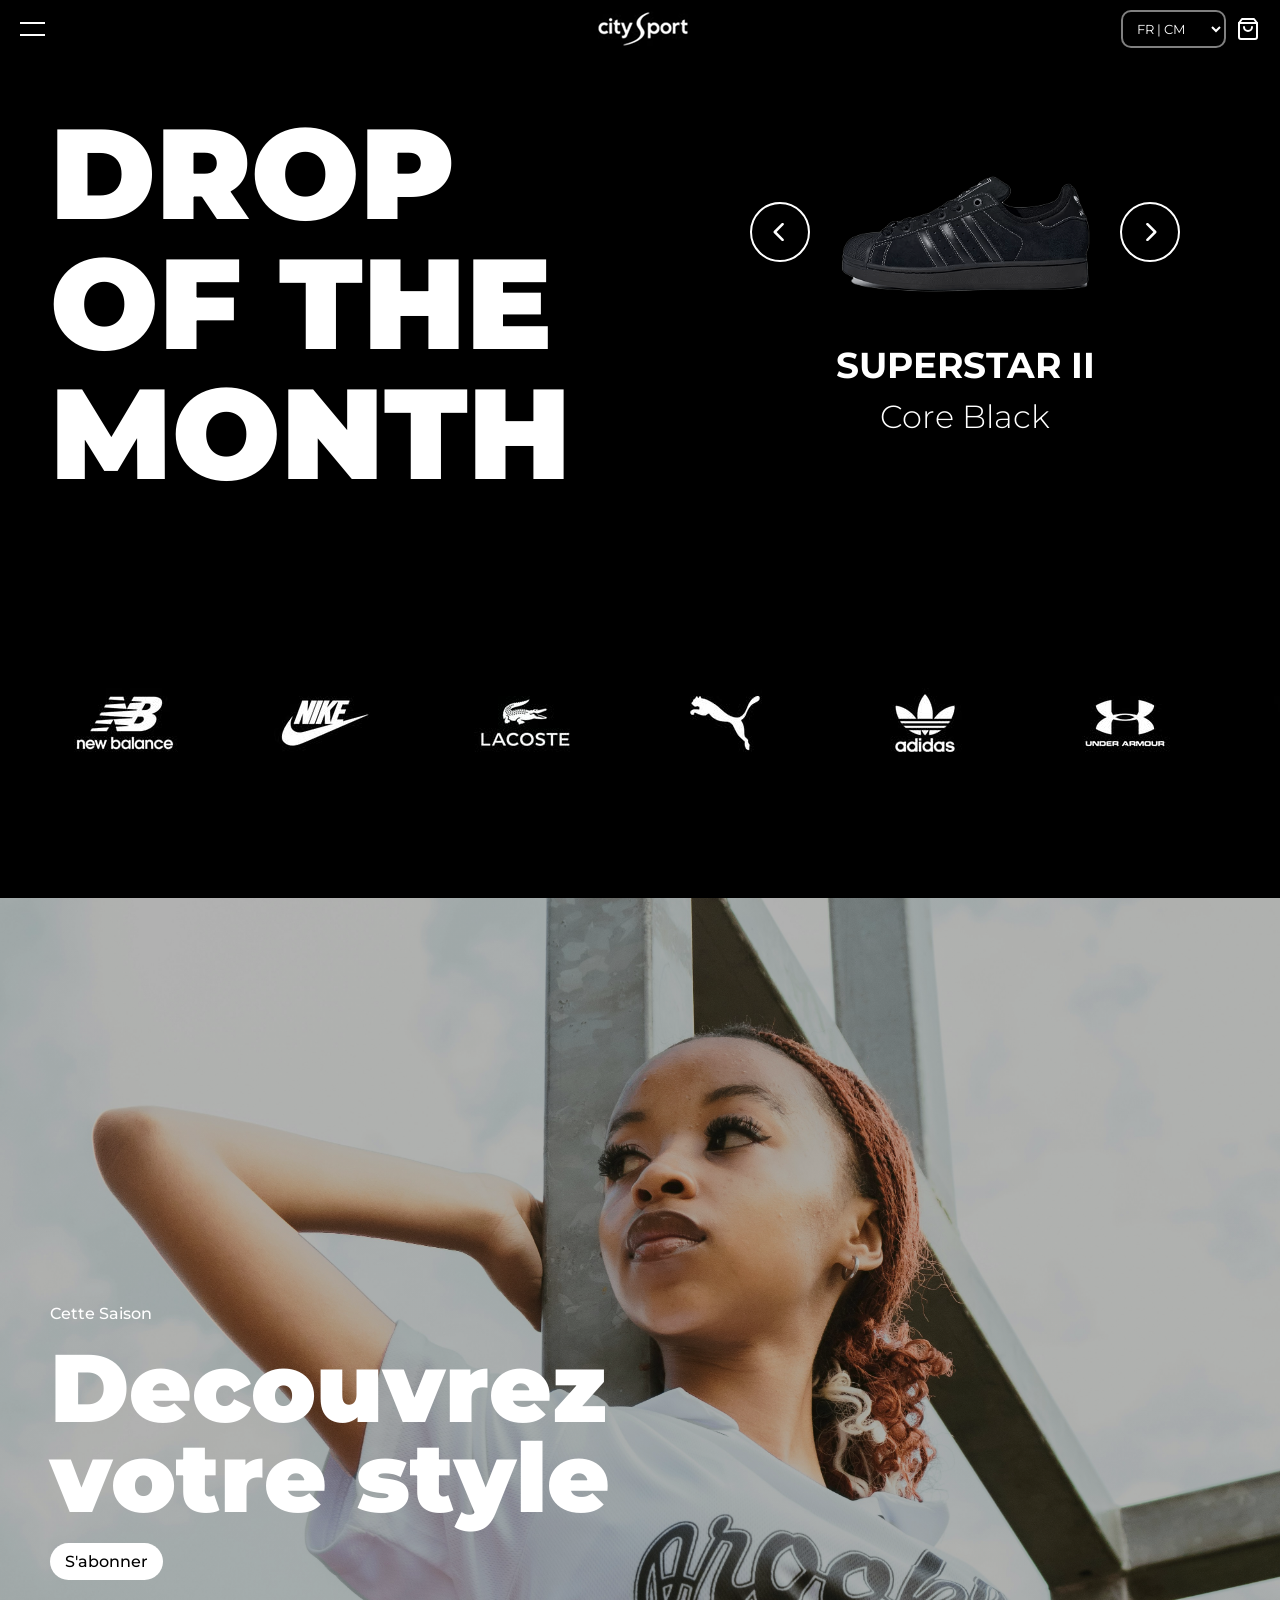
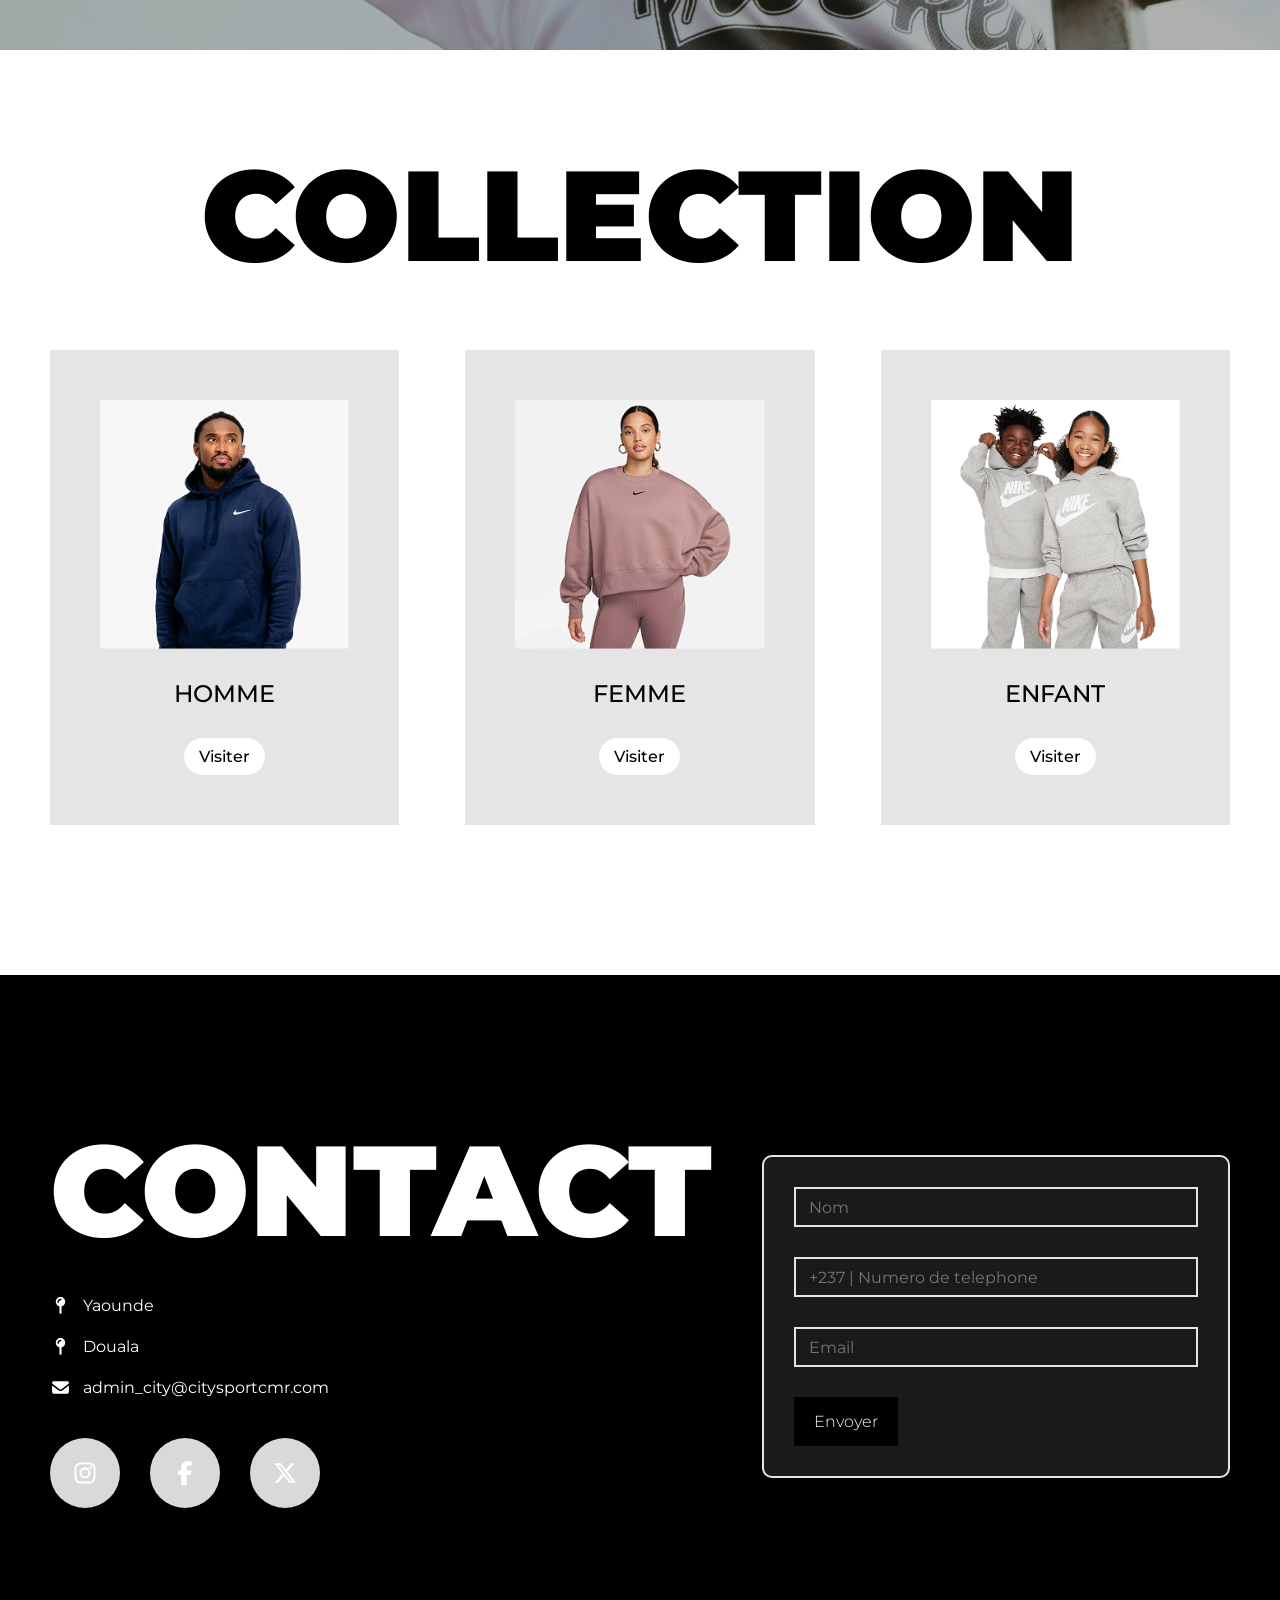
==== commit 80e22871: "citysport v6" ====
--- a/index.html
+++ b/index.html
@@ -32,7 +32,7 @@
   </header>
 
   <section class="section-1">
-    <div>
+    <div class="intro">
       <h1>
         DROP <br> OF THE <br> MONTH
       </h1>
--- a/style.css
+++ b/style.css
@@ -103,12 +103,14 @@
 }
 
 .section-1>div {
+  display: flex;
+  align-items: center;
   padding: 50px;
   gap: auto;
 }
 
 .current-image {
-  width: min(150px, 100%)
+  width: min(250px, 100%)
 }
 
 .section-1>div {
@@ -421,7 +423,7 @@
     text-align: center;
   }
 
-  .section-1>div {
+  .intro {
     display: flex;
     flex-direction: column;
     align-items: center;
@@ -493,6 +495,10 @@
 
   h4 {
     font-size: 20px;
+  }
+
+  .current-image {
+    width: min(150px, 100%)
   }
 }
 
@@ -512,4 +518,14 @@
     /* height: 1000px; */
     padding: 25px;
   }
+
+  .carousel {
+    padding-top: 20px;
+    padding-bottom: 20px;
+  }
+
+  .logos {
+    padding-top: 20px;
+    padding-bottom: 20px;
+  }
 }
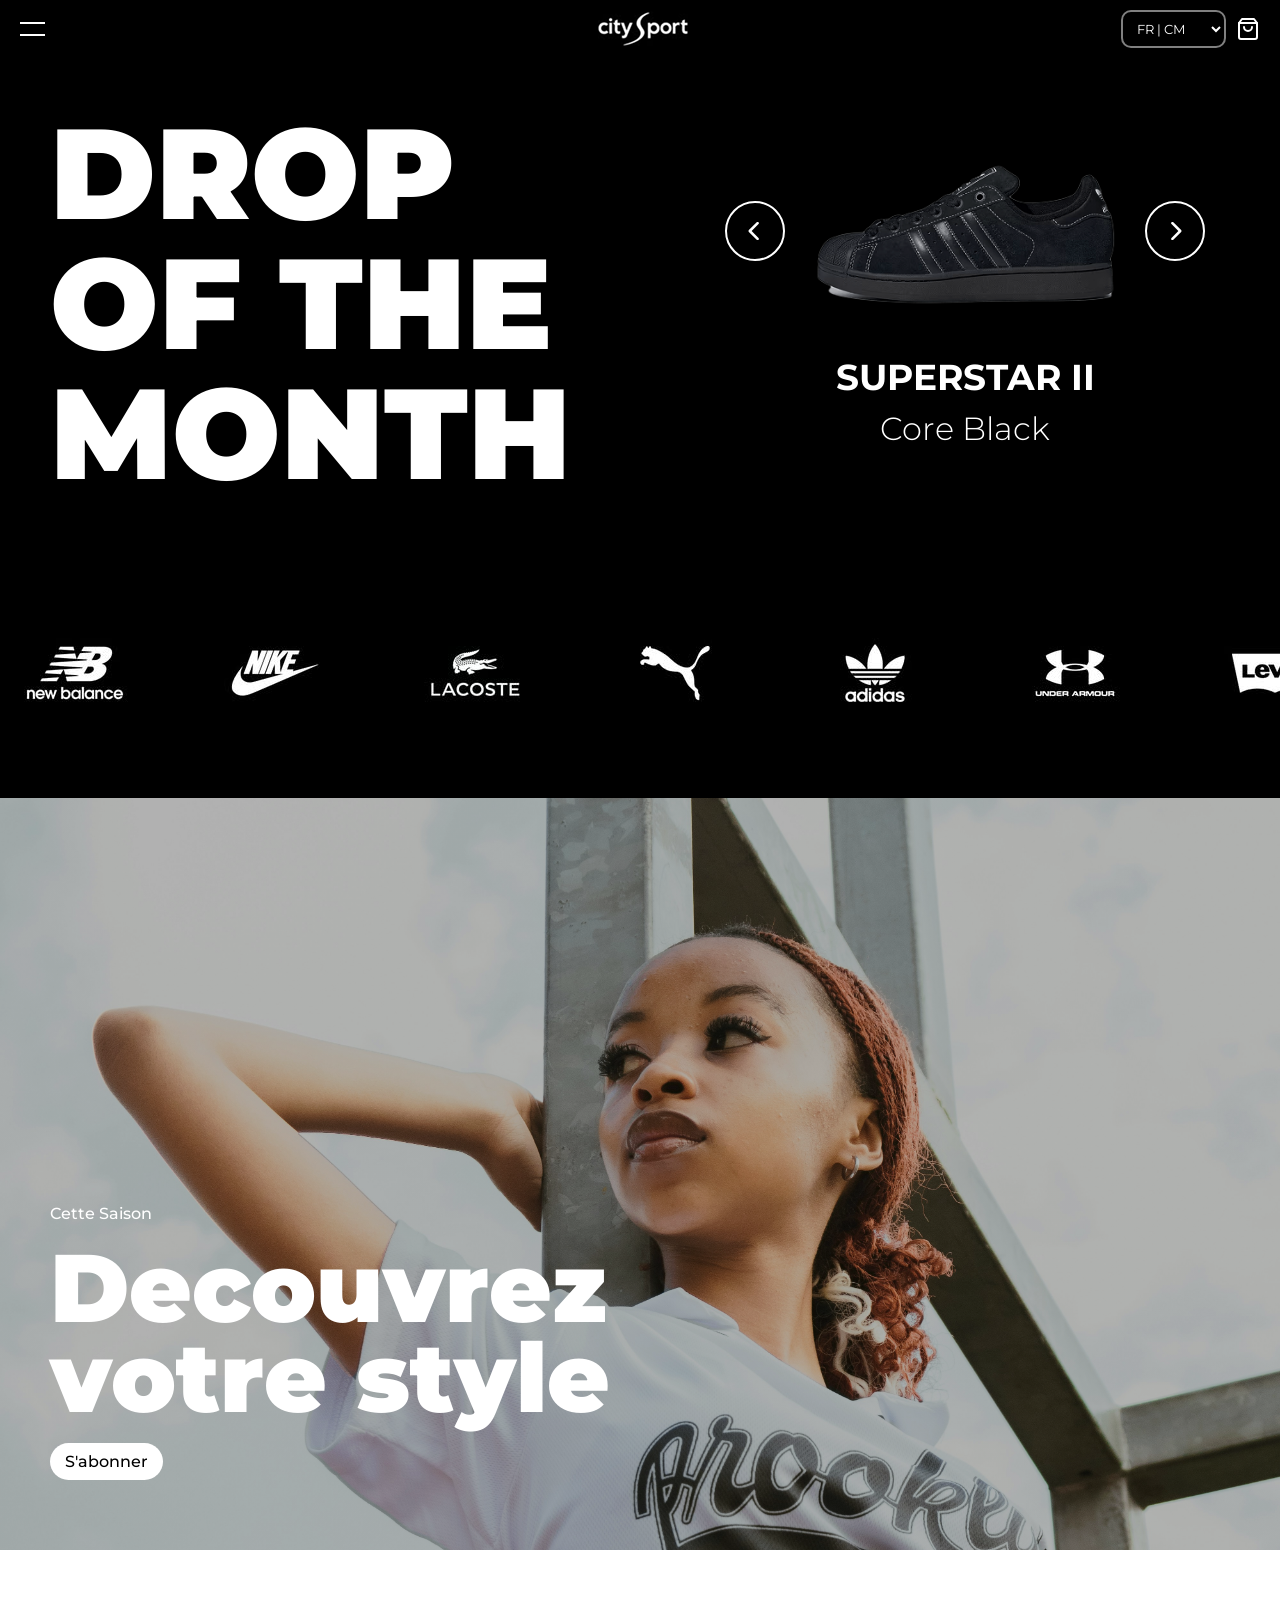
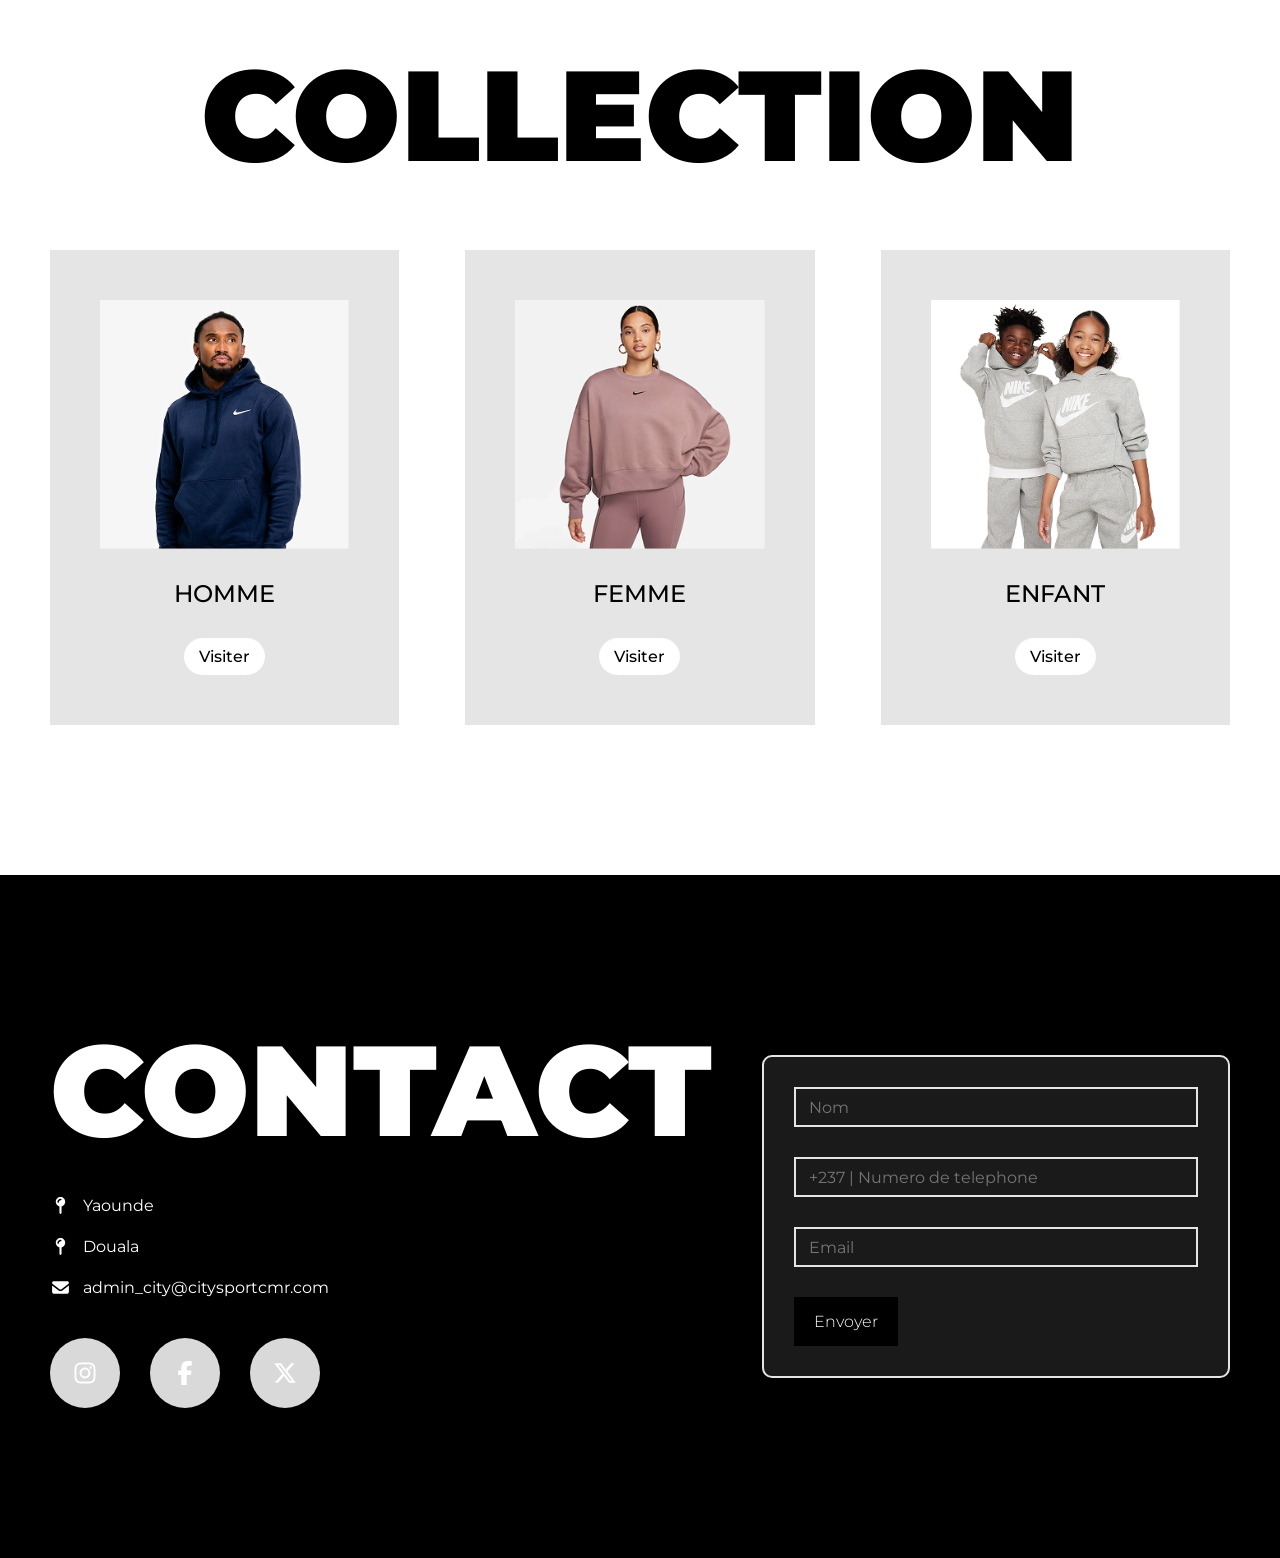
==== commit 86c20299: "loading screen added" ====
--- a/index.html
+++ b/index.html
@@ -14,6 +14,11 @@
 </head>
 
 <body>
+  <div class="loader">
+    <!-- <img src="./logo.png" class="img-loader"> -->
+    <h1>CITYSPORT</h1>
+  </div>
+
   <header>
     <div class="menu">
       <hr class="line-1">
@@ -203,6 +208,7 @@
   const root = ReactDOM.createRoot(container);
   root.render(<App />)
   </script> -->
+  <script src="./citysport.js" defer></script>
 </body>
 
 </html>
--- a/style.css
+++ b/style.css
@@ -20,6 +20,35 @@
   align-items: center;
   /* justify-self: center; */
   /* overflow-x: hidden; */
+}
+
+.loader {
+  display: flex;
+  background-color: var(--bckgrnd);
+  position: fixed;
+  z-index: 999999;
+  inset: 0;
+  /* inset:0
+  top:0;
+left:0;
+right:0;
+bottom:0;
+So it covers the entire page. */
+  justify-content: center;
+  align-items: center;
+
+  transition: 1s ease;
+  /* this is a short hand for transition: all 1s ease, no property specified means animate the entire element */
+  /* js is able to understand what we are talking about because we've targetted the thing(loader.style.opacity & loader.classList.add("")). that's how it knows where to end */
+}
+
+.img-loader {
+  width: 500px;
+  margin-left: 15px;
+}
+
+.hide {
+  transform: translateY(-100%);
 }
 
 header {
@@ -102,22 +131,16 @@
   color: var(--white);
 }
 
-.section-1>div {
-  display: flex;
+.intro {
+  display: flex;
+  justify-content: space-between;
   align-items: center;
   padding: 50px;
-  gap: auto;
+  /* gap: auto; */
 }
 
 .current-image {
-  width: min(250px, 100%)
-}
-
-.section-1>div {
-  display: flex;
-  align-items: center;
-  justify-content: space-between;
-  /* gap: 50px; */
+  width: min(300px, 100%)
 }
 
 .container {
@@ -408,7 +431,7 @@
 
 /* diff between svg and use */
 
-@media (max-width: 1024px) {
+@media (max-width: 1120px) {
   /* h1 {
     font-size: 128px;
     line-height: 100px;
@@ -453,7 +476,7 @@
   }
 }
 
-@media (max-width: 780px) {
+@media (max-width: 890px) {
   header select {
     display: none;
   }
